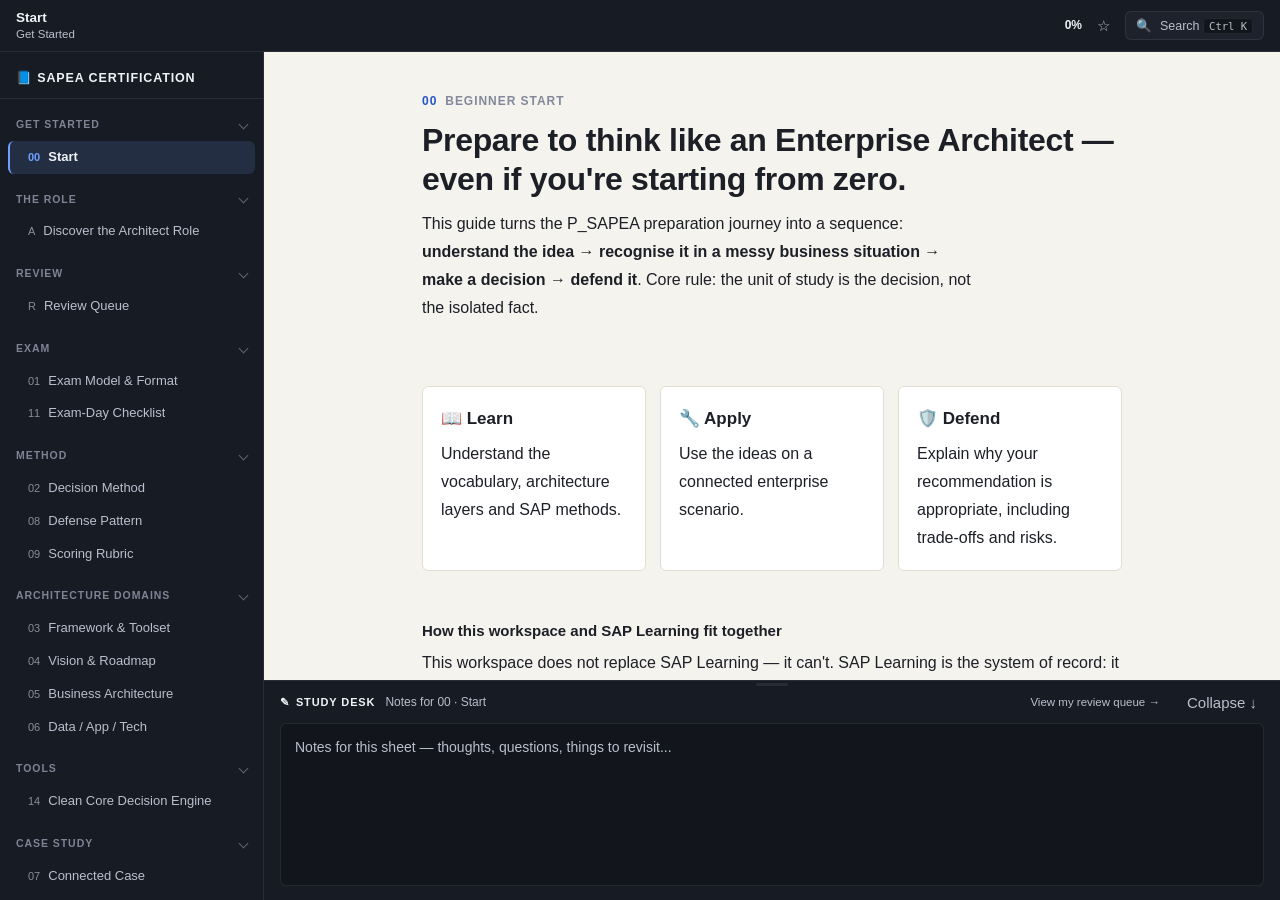
==== index.html @ 8abf3778 "Mine three uploaded study documents, reject the exam-mechanics claim Reviewed three AI-generated stu" ====
<!DOCTYPE html>
<html lang="en">
<head>
    <meta charset="UTF-8">
    <meta name="viewport" content="width=device-width, initial-scale=1.0">
    <title>SAP EA Certification Workspace</title>
    <meta name="description" content="A certification workspace for the SAP Certified Professional - Enterprise Architect (P_SAPEA) exam: study content, decision method, practice scenarios and notes in one place.">
    <meta name="theme-color" content="#12151c">
    <link rel="canonical" href="https://myintp.github.io/SAPEACertification/">
    <meta property="og:type" content="website">
    <meta property="og:url" content="https://myintp.github.io/SAPEACertification/">
    <meta property="og:title" content="SAP EA Certification Workspace">
    <meta property="og:description" content="A certification workspace for the SAP P_SAPEA exam: study content, decision method, practice scenarios and notes in one place.">
    <link rel="icon" href="data:image/svg+xml,%3Csvg xmlns='http://www.w3.org/2000/svg' viewBox='0 0 100 100'%3E%3Crect width='100' height='100' rx='18' fill='%232454c9'/%3E%3Ctext x='50' y='68' font-size='58' font-family='Arial, sans-serif' font-weight='bold' fill='white' text-anchor='middle'%3EEA%3C/text%3E%3C/svg%3E">
    <link rel="stylesheet" href="styles.css">
</head>
<body>
<div id="appShell">

    <!-- ================= CONTEXT BAR ================= -->
    <header id="contextBar">
        <button id="navDrawerToggle" class="icon-btn" aria-label="Toggle navigation" aria-expanded="false" aria-controls="sidebarNav">☰</button>
        <div class="context-crumb">
            <span class="context-crumb__title" id="ctxTitle">Start</span>
            <span class="context-crumb__path" id="ctxPath">Get Started</span>
        </div>
        <div class="context-bar__spacer"></div>
        <div class="context-bar__actions">
            <span class="context-progress" title="Checklist progress (Sheet 12)">
                <span class="context-progress__value" id="ctxProgressValue">0%</span>
            </span>
            <button id="bookmarkToggle" class="icon-btn" aria-pressed="false" aria-label="Bookmark this sheet" title="Bookmark this sheet">☆</button>
            <button id="searchTrigger" class="search-trigger" aria-haspopup="dialog" aria-controls="searchDialog" aria-label="Search the certification workspace">
                🔍 <span class="search-trigger__text">Search <kbd>Ctrl K</kbd></span>
            </button>
        </div>
        <div id="readingProgress" aria-hidden="true"></div>
    </header>

    <!-- ================= SIDEBAR NAVIGATION ================= -->
    <nav id="sidebarNav" aria-label="Certification map">
        <div class="sidebar-brand">📘 SAPEA Certification</div>
        <div class="nav-groups">

            <details class="nav-group" open data-group-id="get-started">
                <summary>Get Started</summary>
                <ul>
                    <li><a class="nav-item" href="#sheet-00"><span class="nav-item__code">00</span><span class="nav-item__label">Start</span><span class="nav-item__note-dot" aria-hidden="true"></span></a></li>
                </ul>
            </details>

            <details class="nav-group" open data-group-id="the-role">
                <summary>The Role</summary>
                <ul>
                    <li><a class="nav-item" href="#sheet-role"><span class="nav-item__code">A</span><span class="nav-item__label">Discover the Architect Role</span><span class="nav-item__note-dot" aria-hidden="true"></span></a></li>
                </ul>
            </details>

            <details class="nav-group" open data-group-id="review">
                <summary>Review</summary>
                <ul>
                    <li><a class="nav-item" href="#sheet-review"><span class="nav-item__code">R</span><span class="nav-item__label">Review Queue</span><span class="nav-item__note-dot" aria-hidden="true"></span></a></li>
                </ul>
            </details>

            <details class="nav-group" open data-group-id="exam">
                <summary>Exam</summary>
                <ul>
                    <li><a class="nav-item" href="#sheet-01"><span class="nav-item__code">01</span><span class="nav-item__label">Exam Model &amp; Format</span><span class="nav-item__note-dot" aria-hidden="true"></span></a></li>
                    <li><a class="nav-item" href="#sheet-11"><span class="nav-item__code">11</span><span class="nav-item__label">Exam-Day Checklist</span><span class="nav-item__note-dot" aria-hidden="true"></span></a></li>
                </ul>
            </details>

            <details class="nav-group" open data-group-id="method">
                <summary>Method</summary>
                <ul>
                    <li><a class="nav-item" href="#sheet-02"><span class="nav-item__code">02</span><span class="nav-item__label">Decision Method</span><span class="nav-item__note-dot" aria-hidden="true"></span></a></li>
                    <li><a class="nav-item" href="#sheet-08"><span class="nav-item__code">08</span><span class="nav-item__label">Defense Pattern</span><span class="nav-item__note-dot" aria-hidden="true"></span></a></li>
                    <li><a class="nav-item" href="#sheet-09"><span class="nav-item__code">09</span><span class="nav-item__label">Scoring Rubric</span><span class="nav-item__note-dot" aria-hidden="true"></span></a></li>
                </ul>
            </details>

            <details class="nav-group" open data-group-id="architecture">
                <summary>Architecture Domains</summary>
                <ul>
                    <li><a class="nav-item" href="#sheet-03"><span class="nav-item__code">03</span><span class="nav-item__label">Framework &amp; Toolset</span><span class="nav-item__note-dot" aria-hidden="true"></span></a></li>
                    <li><a class="nav-item" href="#sheet-04"><span class="nav-item__code">04</span><span class="nav-item__label">Vision &amp; Roadmap</span><span class="nav-item__note-dot" aria-hidden="true"></span></a></li>
                    <li><a class="nav-item" href="#sheet-05"><span class="nav-item__code">05</span><span class="nav-item__label">Business Architecture</span><span class="nav-item__note-dot" aria-hidden="true"></span></a></li>
                    <li><a class="nav-item" href="#sheet-06"><span class="nav-item__code">06</span><span class="nav-item__label">Data / App / Tech</span><span class="nav-item__note-dot" aria-hidden="true"></span></a></li>
                </ul>
            </details>

            <details class="nav-group" open data-group-id="tools">
                <summary>Tools</summary>
                <ul>
                    <li><a class="nav-item" href="#sheet-clean-core-tool"><span class="nav-item__code">14</span><span class="nav-item__label">Clean Core Decision Engine</span><span class="nav-item__note-dot" aria-hidden="true"></span></a></li>
                </ul>
            </details>

            <details class="nav-group" open data-group-id="case-study">
                <summary>Case Study</summary>
                <ul>
                    <li><a class="nav-item" href="#sheet-07"><span class="nav-item__code">07</span><span class="nav-item__label">Connected Case</span><span class="nav-item__note-dot" aria-hidden="true"></span></a></li>
                    <li><a class="nav-item" href="#sheet-wanderlust"><span class="nav-item__code">15</span><span class="nav-item__label">Wanderlust Case Hub</span><span class="nav-item__note-dot" aria-hidden="true"></span></a></li>
                </ul>
            </details>

            <details class="nav-group" open data-group-id="practice">
                <summary>Practice</summary>
                <ul>
                    <li><a class="nav-item" href="#sheet-practice"><span class="nav-item__code">Q</span><span class="nav-item__label">Scenario Quizzes &amp; Cases</span><span class="nav-item__note-dot" aria-hidden="true"></span></a></li>
                </ul>
            </details>

            <details class="nav-group" open data-group-id="reference">
                <summary>Reference</summary>
                <ul>
                    <li><a class="nav-item" href="#sheet-10"><span class="nav-item__code">10</span><span class="nav-item__label">Official Resources</span><span class="nav-item__note-dot" aria-hidden="true"></span></a></li>
                    <li><a class="nav-item" href="#sheet-companions"><span class="nav-item__code">C</span><span class="nav-item__label">Study Companions</span><span class="nav-item__note-dot" aria-hidden="true"></span></a></li>
                </ul>
            </details>

            <details class="nav-group" open data-group-id="certification">
                <summary>Certification</summary>
                <ul>
                    <li><a class="nav-item" href="#sheet-cert"><span class="nav-item__code">13</span><span class="nav-item__label">Certification Track</span><span class="nav-item__note-dot" aria-hidden="true"></span></a></li>
                </ul>
            </details>

            <details class="nav-group" open data-group-id="tracker">
                <summary>Progress</summary>
                <ul>
                    <li><a class="nav-item" href="#sheet-12"><span class="nav-item__code">12</span><span class="nav-item__label">Tracker</span><span class="nav-item__note-dot" aria-hidden="true"></span></a></li>
                </ul>
            </details>

        </div>
        <div class="sidebar-footer">
            <a href="https://github.com/MyintP/SAPEACertification" target="_blank" rel="noopener">GitHub</a>
            &nbsp;·&nbsp;
            <a href="https://learning.sap.com/get-certified" target="_blank" rel="noopener">SAP Learning</a>
        </div>
    </nav>

    <div id="navBackdrop"></div>

    <!-- ================= WORKSPACE ================= -->
    <div id="workspace">
        <main id="contentCanvas">

            <!-- SHEET 00 -->
            <article class="sheet" id="sheet-00" data-title="Start" data-group="Get Started" data-code="00">
                <div class="sheet-inner">
                    <div class="sheet-header">
                        <div class="sheet-kicker"><span class="sheet-kicker__code">00</span><span>Beginner Start</span></div>
                        <h1 class="sheet-title">Prepare to think like an Enterprise Architect — even if you're starting from zero.</h1>
                        <p class="sheet-lede">This guide turns the P_SAPEA preparation journey into a sequence: <strong>understand the idea → recognise it in a messy business situation → make a decision → defend it</strong>. Core rule: the unit of study is the decision, not the isolated fact.</p>
                    </div>

                    <div class="card-grid">
                        <div class="info-card">
                            <h3>📖 Learn</h3>
                            <p>Understand the vocabulary, architecture layers and SAP methods.</p>
                        </div>
                        <div class="info-card">
                            <h3>🔧 Apply</h3>
                            <p>Use the ideas on a connected enterprise scenario.</p>
                        </div>
                        <div class="info-card">
                            <h3>🛡️ Defend</h3>
                            <p>Explain why your recommendation is appropriate, including trade-offs and risks.</p>
                        </div>
                    </div>

                    <h4>How this workspace and SAP Learning fit together</h4>
                    <p>This workspace does not replace SAP Learning — it can't. SAP Learning is the system of record: it hosts the official courses, issues the certification, and is where the exam is actually booked and sat. Nothing here duplicates that.</p>
                    <div class="table-scroll">
                        <table class="table-standard">
                            <thead>
                                <tr><th>SAP Learning does</th><th>This site does</th></tr>
                            </thead>
                            <tbody>
                                <tr><td>Official courses, the Learning Journey, exam registration and delivery, the current Scenario-Based Assessment FAQ.</td><td>The synthesis layer SAP Learning doesn't: one page per domain explaining the "so what," a scored quiz bank, decide-then-defend case practice, and a single tracker across all of it.</td></tr>
                            </tbody>
                        </table>
                    </div>
                    <p class="sheet-footnote">Practically: read a sheet here first for the shape of the domain, do the linked <a href="#sheet-10">official resource</a> for the primary-source depth, then come back and prove it stuck in <a href="#sheet-practice">Practice</a>. Book and sit the exam on SAP Learning — always check the live <a href="https://learning.sap.com/certifications/sap-certified-professional-sap-enterprise-architect" target="_blank" rel="noopener">P_SAPEA certification page</a> before relying on anything here for exam mechanics.</p>

                    <h4>How to use this workspace</h4>
                    <ul>
                        <li>Start with <a href="#sheet-role">Discover the Enterprise Architect Role</a> to orient to the job itself before the platform mechanics.</li>
                        <li>Read the beginner sections in order using the left-hand map.</li>
                        <li>Do the connected case without looking at the model answer.</li>
                        <li>Score yourself using the rubric.</li>
                        <li>Repeat until you can explain the reasoning clearly and efficiently.</li>
                        <li>Use <a href="#sheet-practice">Practice</a> to check domain knowledge as you go, and the Study Desk below to keep notes per sheet.</li>
                    </ul>
                </div>
            </article>

            <!-- SHEET: THE ROLE -->
            <article class="sheet" id="sheet-role" data-title="Discover the Enterprise Architect Role" data-group="The Role" data-code="A">
                <div class="sheet-inner">
                    <div class="sheet-header">
                        <div class="sheet-kicker"><span class="sheet-kicker__code">A</span><span>The Role</span></div>
                        <h1 class="sheet-title">What an Enterprise Architect actually does</h1>
                        <p class="sheet-lede">Orient to the job before the platform mechanics. One sentence frames almost everything that follows: <strong>business and IT speak different languages and make decisions independently — an Enterprise Architect exists to force alignment between them.</strong></p>
                    </div>

                    <h2>Enterprise Architect vs. Technical Architect</h2>
                    <p>The two roles get conflated constantly — including on the exam. The distinction that actually matters:</p>
                    <div class="table-scroll">
                        <table class="table-standard">
                            <thead><tr><th></th><th>Enterprise Architect</th><th>Technical Architect</th></tr></thead>
                            <tbody>
                                <tr><td>Level</td><td>Strategic — aligns IT strategy with business transformation goals</td><td>Implementation — the technical details of delivery</td></tr>
                                <tr><td>Scope</td><td>Cross-org, cross-cloud, cross-platform</td><td>One system, one project, one domain</td></tr>
                                <tr><td>In tech-heavy orgs</td><td>Can take on more technical responsibility — the boundary blurs</td><td>Does not take on EA's strategic or governance responsibilities</td></tr>
                            </tbody>
                        </table>
                    </div>
                    <div class="pattern pattern--important">
                        <span class="pattern__label">Trap</span>
                        <p>The exam tests this distinction directly: end-to-end IT governance and driving corporate vision belong to EA, never to a technical architect — no matter how senior.</p>
                    </div>

                    <h2>The traits that actually create business value</h2>
                    <ul>
                        <li><strong>Tech-savvy</strong> — advocates for approaches like cloud-native and DevOps to improve efficiency, without chasing technology for its own sake.</li>
                        <li><strong>Data-driven</strong> — decisions are based on data and evidence, not intuition or seniority.</li>
                        <li><strong>Agile mindset</strong> — balances fast development cycles with the compliance and security the business actually needs.</li>
                        <li><strong>Large scope</strong> — makes decentralised and centralised architectures work together, rather than picking one dogmatically.</li>
                        <li><strong>Evangelistic</strong> — champions and drives change; resisting change to protect stability is the opposite of this trait.</li>
                    </ul>

                    <h2>T-shaped and I-shaped, at the same time</h2>
                    <p><strong>T-shaped</strong> — broad enough to connect every business domain and hold a conversation with anyone from finance to infrastructure. <strong>I-shaped</strong> — deep enough in at least one area to lead a focused project without needing a translator. An EA needs both: broad enough for cross-domain alignment, deep enough to stay credible on at least one thing.</p>

                    <h2>The three C-suite perspectives EA must serve</h2>
                    <div class="table-scroll">
                        <table class="table-standard">
                            <thead><tr><th>Executive</th><th>Their focus</th><th>What EA delivers for them</th></tr></thead>
                            <tbody>
                                <tr><td>CEO</td><td>Evolving the business, adopting innovation</td><td>Business transformation, M&amp;A support, capability gap closure</td></tr>
                                <tr><td>CFO</td><td>Reducing complexity, optimising cost</td><td>Landscape rationalisation, TCO reduction, public cloud strategy</td></tr>
                                <tr><td>CIO</td><td>Managing complexity, enabling the future state</td><td>Simplification, clean architecture, landscape consolidation</td></tr>
                            </tbody>
                        </table>
                    </div>
                    <p>Every architecture decision worth defending should be traceable back to at least one of these three. If it isn't, ask why it's being made at all.</p>

                    <h2>Influence without authority</h2>
                    <p>An Enterprise Architect rarely has the authority to make a business unit do anything. The job runs on stakeholder mapping, credibility built through reasoning rather than job title, and artifacts like an Architecture Point of View that make a recommendation stick without a mandate. See <a href="#sheet-04">04 Vision &amp; Roadmap</a> for the Stakeholder Map artifact this depends on.</p>

                    <p class="sheet-footnote">This sheet's role-vs-technical-architect distinction, EA traits, and T/I-shaped framing are drawn from and cross-checked against SAP's own "Discovering SAP Enterprise Architecture" assessment content — read the full <a href="docs.html?file=quiz/discovering-sap-ea-assessment.md" target="_blank" rel="noopener">30-question assessment with explanations →</a> (not yet wired in as a live scored quiz — several of its questions are multiple-answer, which needs different scoring logic than the single-answer quizzes in <a href="#sheet-practice">Practice</a>). The C-suite table is this repository's own synthesis.</p>
                </div>
            </article>

            <!-- SHEET: REVIEW -->
            <article class="sheet" id="sheet-review" data-title="Review" data-group="Study" data-code="R">
                <div class="sheet-inner">
                    <div class="sheet-header">
                        <div class="sheet-kicker"><span class="sheet-kicker__code">R</span><span>Study</span></div>
                        <h1 class="sheet-title">Review</h1>
                        <p class="sheet-lede">Your study queue — what you've bookmarked, where you've left notes, and where to pick practice back up.</p>
                    </div>

                    <div class="review-filters" role="group" aria-label="Filter review queue">
                        <button type="button" class="review-filter is-active" data-filter="all" aria-pressed="true">All</button>
                        <button type="button" class="review-filter" data-filter="bookmarked" aria-pressed="false">Bookmarked</button>
                        <button type="button" class="review-filter" data-filter="notes" aria-pressed="false">Has Notes</button>
                        <button type="button" class="review-filter" data-filter="practice" aria-pressed="false">Practice</button>
                    </div>

                    <div id="reviewHubContent"></div>
                </div>
            </article>

            <!-- SHEET 01 -->
            <article class="sheet" id="sheet-01" data-title="Exam Model &amp; Format" data-group="Exam" data-code="01">
                <div class="sheet-inner">
                    <div class="sheet-header">
                        <div class="sheet-kicker"><span class="sheet-kicker__code">01</span><span>Current Exam Model</span></div>
                        <h1 class="sheet-title">What changed?</h1>
                    </div>

                    <p>Since 2026, SAP has been moving its certification portfolio from multiple-choice recognition tests toward performance-based practical assessments. SAP describes two broad practical formats: <strong>System-Based Assessment</strong> (execute and validate tasks in a live system) and <strong>Scenario-Based Assessment</strong> (reason through a connected business situation). P_SAPEA uses the Scenario-Based Assessment format — typically completed either through an AI-guided roleplay interview or by recording a video for human review.</p>

                    <div class="pattern pattern--important">
                        <span class="pattern__label">Important</span>
                        <p><strong>Do not hard-code exam mechanics.</strong> Question counts, timing, and pass marks for the <em>legacy</em> multiple-choice version of this exam (40 questions, 3 hours, 80% pass mark, Wanderlust case study) do not reliably describe the current Scenario-Based Assessment. The exact structure, duration, attempt limits and scoring method are shown on the official P_SAPEA certification page and the <a href="https://learning.sap.com/helpcenter/certification-support/scenario-based-assessment-faqs" target="_blank" rel="noopener">Scenario-Based Assessment FAQ</a>. Check both immediately before your exam.</p>
                    </div>

                    <h2>Old habit vs. better habit</h2>
                    <div class="table-scroll">
                        <table class="table-standard">
                            <thead>
                                <tr><th>Old study habit</th><th>Better habit now</th></tr>
                            </thead>
                            <tbody>
                                <tr><td>Memorise answer keys</td><td>Learn how to reason from objectives and constraints</td></tr>
                                <tr><td>Study isolated definitions</td><td>Connect concepts across business, application, data and technology</td></tr>
                                <tr><td>Optimise for one "correct" design</td><td>Explain a defensible design and its trade-offs</td></tr>
                                <tr><td>Ignore the clock</td><td>Practise concise, structured responses out loud — the scenario format rewards articulate reasoning, not just a written answer</td></tr>
                            </tbody>
                        </table>
                    </div>
                </div>
            </article>

            <!-- SHEET 02 -->
            <article class="sheet" id="sheet-02" data-title="Decision Method" data-group="Method" data-code="02">
                <div class="sheet-inner">
                    <div class="sheet-header">
                        <div class="sheet-kicker"><span class="sheet-kicker__code">02</span><span>Decision Method</span></div>
                        <h1 class="sheet-title">KNOW → RECOGNIZE → DECIDE → DEFEND</h1>
                        <p class="sheet-lede">Use the same mental loop for every topic.</p>
                    </div>

                    <div class="card-grid card-grid--narrow breakout">
                        <div class="info-card info-card--flat">
                            <h4>❓ What is it?</h4>
                            <p>Learn the concept, artifact, method or architecture layer.</p>
                        </div>
                        <div class="info-card info-card--flat">
                            <h4>🔍 When does it matter?</h4>
                            <p>Spot the signal in a scenario: duplication, risk, strategic change, integration complexity, regulatory constraint, and so on.</p>
                        </div>
                        <div class="info-card info-card--flat">
                            <h4>⚡ What would you do?</h4>
                            <p>Select an approach that fits the business objective, constraints, maturity and target state.</p>
                        </div>
                        <div class="info-card info-card--flat">
                            <h4>💡 Why this choice?</h4>
                            <p>Explain rationale, alternatives, trade-offs, risks, sequencing and validation.</p>
                        </div>
                    </div>

                    <div class="pattern pattern--example">
                        <span class="pattern__label">Example</span>
                        <p>"Given [objective] and [constraints], I recommend [decision] because [reason]. The main trade-off is [trade-off]. I would manage the risk by [mitigation] and validate it through [evidence]."</p>
                    </div>
                </div>
            </article>

            <!-- SHEET 03 -->
            <article class="sheet" id="sheet-03" data-title="Framework &amp; Toolset" data-group="Architecture Domains" data-code="03">
                <div class="sheet-inner">
                    <div class="sheet-header">
                        <div class="sheet-kicker"><span class="sheet-kicker__code">03</span><span>Skill Area 1</span></div>
                        <h1 class="sheet-title">Enterprise Architecture Framework &amp; Toolset</h1>
                        <p class="sheet-lede">Think of the framework as a way to move from business intent to a coherent, governable architecture and roadmap.</p>
                    </div>

                    <div class="flow-diagram breakout">
                        Vision → Requirements &amp; Decisions → Business → Application / Data / Technology → Opportunities &amp; Solutions → Roadmap
                    </div>

                    <ul>
                        <li><strong>Business strategy</strong> must translate into explicit architecture requirements.</li>
                        <li><strong>Architecture artifacts</strong> are communication and decision tools, not decoration.</li>
                        <li><strong>SAP reference architecture</strong> content helps connect business needs to SAP solution possibilities.</li>
                        <li><strong>SAP LeanIX and SAP Signavio</strong> can support different parts of the architecture and process picture.</li>
                        <li>Always ask: <em>who needs this artifact, what decision does it support, and what evidence feeds it?</em></li>
                    </ul>

                    <div class="pattern pattern--tip">
                        <span class="pattern__label">Six Principles</span>
                        <p>Every scenario answer should hold up against six guard rails — most importantly Principle 1: map the business capability before naming a product. Full table with applied examples in the deep-dive below.</p>
                    </div>

                    <p class="sheet-footnote"><a href="docs.html?file=domains/01-framework-toolset.md" target="_blank" rel="noopener">Full domain deep-dive →</a> · <a href="#sheet-practice">Test yourself: Domain 1 quiz →</a></p>
                </div>
            </article>

            <!-- SHEET 04 -->
            <article class="sheet" id="sheet-04" data-title="Vision &amp; Roadmap" data-group="Architecture Domains" data-code="04">
                <div class="sheet-inner">
                    <div class="sheet-header">
                        <div class="sheet-kicker"><span class="sheet-kicker__code">04</span><span>Skill Area 2</span></div>
                        <h1 class="sheet-title">Architecture Vision &amp; Roadmap</h1>
                        <p class="sheet-lede">The architect's job is not simply to draw a target state. The job is to create a credible path from the current situation to a better business outcome.</p>
                    </div>

                    <div class="card-grid card-grid--2col breakout">
                        <div class="info-card info-card--flat">
                            <h4>Vision</h4>
                            <ul style="font-size: 14px; padding-left: 20px; margin-bottom: 0;">
                                <li>Business objectives</li>
                                <li>Stakeholders</li>
                                <li>Current-state pain</li>
                                <li>Target capabilities</li>
                                <li>Scope and constraints</li>
                                <li>Success measures</li>
                            </ul>
                        </div>
                        <div class="info-card info-card--flat">
                            <h4>Roadmap</h4>
                            <ul style="font-size: 14px; padding-left: 20px; margin-bottom: 0;">
                                <li>Prioritised initiatives</li>
                                <li>Dependencies</li>
                                <li>Sequencing</li>
                                <li>Value and risk</li>
                                <li>Transition states</li>
                                <li>Governance and decision points</li>
                            </ul>
                        </div>
                    </div>

                    <div class="pattern pattern--tip">
                        <span class="pattern__label">Exam Tip</span>
                        <p>When the scenario gives you many problems, do not solve them all at once. Establish the strategic objective, identify dependencies, then sequence the work.</p>
                    </div>
                    <p class="sheet-footnote"><a href="docs.html?file=domains/02-vision-roadmap.md" target="_blank" rel="noopener">Full domain deep-dive →</a> · <a href="#sheet-practice">Test yourself: Domain 2 quiz →</a></p>
                </div>
            </article>

            <!-- SHEET 05 -->
            <article class="sheet" id="sheet-05" data-title="Business Architecture" data-group="Architecture Domains" data-code="05">
                <div class="sheet-inner">
                    <div class="sheet-header">
                        <div class="sheet-kicker"><span class="sheet-kicker__code">05</span><span>Skill Area 3</span></div>
                        <h1 class="sheet-title">Business Architecture</h1>
                        <p class="sheet-lede"><strong>Start with what the business needs to be able to do before jumping to software.</strong></p>
                    </div>

                    <div class="pattern pattern--definition">
                        <span class="pattern__label">Definition</span>
                        <h4>Capability</h4>
                        <p>What the business is able to do, independent of the detailed process used to do it.</p>
                        <p class="trap-text">⚠️ Trap: confusing a capability with a process or application.</p>
                    </div>

                    <div class="pattern pattern--definition">
                        <span class="pattern__label">Definition</span>
                        <h4>Process</h4>
                        <p>How work flows from one activity to another to create an outcome.</p>
                        <p class="trap-text">⚠️ Trap: optimising a process without checking whether it supports the strategic objective.</p>
                    </div>

                    <h4>When reading a case, ask:</h4>
                    <ul>
                        <li>What business outcome is changing?</li>
                        <li>Which capabilities must improve or appear?</li>
                        <li>Which processes are creating the problem?</li>
                        <li>Which stakeholders own the outcome?</li>
                        <li>What evidence would prove the architecture is working?</li>
                    </ul>
                    <p class="sheet-footnote"><a href="docs.html?file=domains/03-business-architecture.md" target="_blank" rel="noopener">Full domain deep-dive →</a> · <a href="#sheet-practice">Test yourself: Domain 3 quiz →</a></p>
                </div>
            </article>

            <!-- SHEET 06 -->
            <article class="sheet" id="sheet-06" data-title="Data / App / Tech" data-group="Architecture Domains" data-code="06">
                <div class="sheet-inner">
                    <div class="sheet-header">
                        <div class="sheet-kicker"><span class="sheet-kicker__code">06</span><span>Skill Area 4</span></div>
                        <h1 class="sheet-title">Data, Application &amp; Technology Architecture</h1>
                    </div>

                    <div class="card-grid card-grid--wide breakout">
                        <div class="info-card info-card--flat">
                            <h4>📊 What information?</h4>
                            <p>Ownership, quality, lifecycle, privacy, residency, integration and access.</p>
                        </div>
                        <div class="info-card info-card--flat">
                            <h4>⚙️ What capabilities are supported?</h4>
                            <p>Application responsibilities, boundaries, interfaces, duplication and fit with business capabilities.</p>
                        </div>
                        <div class="info-card info-card--flat">
                            <h4>🖥️ What enables it?</h4>
                            <p>Platforms, infrastructure, security, connectivity, operations and non-functional requirements.</p>
                        </div>
                    </div>

                    <div class="pattern pattern--definition">
                        <span class="pattern__label">Definition</span>
                        <h4>Clean Core</h4>
                        <p>Use the core product as intended and avoid unnecessary modifications that make upgrades and lifecycle management harder. Where appropriate, extensions can be designed outside or alongside the core using SAP's supported extensibility approaches.</p>
                    </div>

                    <div class="pattern pattern--definition">
                        <span class="pattern__label">Definition</span>
                        <h4>Public vs private cloud</h4>
                        <p>Do not memorise "public is good" or "private is good." Evaluate standardisation, fit-to-standard expectations, required flexibility, operational model, integration, lifecycle and business constraints.</p>
                    </div>

                    <h4>Integration &amp; regulatory thinking</h4>
                    <ul>
                        <li>Identify the business event or data exchange first.</li>
                        <li>Then decide the integration responsibility and pattern.</li>
                        <li>Check security, privacy, residency and regulatory constraints.</li>
                        <li>Prefer the simplest sustainable architecture that meets the requirement.</li>
                    </ul>
                    <p class="sheet-footnote"><a href="docs.html?file=domains/04-data-app-tech.md" target="_blank" rel="noopener">Full domain deep-dive →</a> · <a href="#sheet-practice">Test yourself: Domain 4 quiz →</a></p>
                </div>
            </article>

            <!-- SHEET: CLEAN CORE DECISION ENGINE -->
            <article class="sheet" id="sheet-clean-core-tool" data-title="Clean Core Decision Engine" data-group="Tools" data-code="14">
                <div class="sheet-inner">
                    <div class="sheet-header">
                        <div class="sheet-kicker"><span class="sheet-kicker__code">14</span><span>Interactive Tool</span></div>
                        <h1 class="sheet-title">Clean Core Decision Engine</h1>
                        <p class="sheet-lede">Pick the scenario that matches what you're trying to build, and see which extensibility path — and which Clean Core outcome — it leads to.</p>
                    </div>

                    <p>Every SAP S/4HANA extension question on the exam reduces to the same three-way fork. Choose the case that fits:</p>

                    <div class="decision-engine">
                        <div class="card-grid card-grid--narrow">
                            <button type="button" class="decision-card" data-outcome="embedded-abap">
                                <h4>⚙️ Close to the core</h4>
                                <p>Logic needs to run right next to S/4HANA data for a data-intensive ABAP operation.</p>
                            </button>
                            <button type="button" class="decision-card" data-outcome="side-by-side">
                                <h4>🧩 Decoupled &amp; BTP-native</h4>
                                <p>Logic is decoupled, non-ABAP, leans on BTP services (Workflow, AI, Integration), or needs a custom SAP UI5 interface.</p>
                            </button>
                            <button type="button" class="decision-card" data-outcome="table-modification">
                                <h4>🛠️ Modify a standard table</h4>
                                <p>The plan is to directly change a standard SAP database table.</p>
                            </button>
                        </div>

                        <div class="decision-result" hidden></div>
                    </div>

                    <p class="sheet-footnote">Background: <a href="#sheet-06">06 Data / App / Tech</a> covers the Clean Core extension types in full · <a href="docs.html?file=domains/04-data-app-tech.md" target="_blank" rel="noopener">full deep-dive →</a></p>
                </div>
            </article>

            <!-- SHEET 07 -->
            <article class="sheet" id="sheet-07" data-title="Connected Case" data-group="Case Study" data-code="07">
                <div class="sheet-inner">
                    <div class="sheet-header">
                        <div class="sheet-kicker"><span class="sheet-kicker__code">07</span><span>Connected Case</span></div>
                        <h1 class="sheet-title">The Wanderlust-style case</h1>
                        <p class="sheet-lede">Use this fictional case to practise the same reasoning pattern without relying on memorised questions. It is inspired by SAP's classic case-study format, not a reproduction of any current exam content.</p>
                    </div>

                    <div class="pattern pattern--scenario">
                        <span class="pattern__label">Scenario</span>
                        <p>A global manufacturer wants to enter a fast-growing electric-vehicle market. Its business units operate independently, several ERP systems have evolved separately, customer data is duplicated, and leadership wants faster product launches without losing local regulatory control.</p>
                        <p>The CIO asks for an architecture recommendation and a realistic transformation roadmap.</p>
                    </div>

                    <h4>Six linked decisions</h4>
                    <ul>
                        <li><strong>Objective:</strong> What is the primary business outcome?</li>
                        <li><strong>Constraints:</strong> Which business, technology, regulatory and organisational constraints matter most?</li>
                        <li><strong>Business:</strong> Which capabilities and processes must change?</li>
                        <li><strong>Architecture:</strong> What target-state principles and boundaries would you propose?</li>
                        <li><strong>Roadmap:</strong> What should happen first, and why?</li>
                        <li><strong>Governance:</strong> What decisions, stakeholders and measures keep the transformation on track?</li>
                    </ul>

                    <h4>Push your reasoning further</h4>
                    <p>Before you write anything down, be ready to defend your call against these — this is the kind of pointed follow-up a review board or an AI-guided roleplay will actually ask:</p>
                    <ul>
                        <li>The CIO wants one global ERP for speed; regional leaders want to keep local systems for regulatory control. Which one gives, and what do you tell the side that loses?</li>
                        <li>Customer data is duplicated across the separate ERPs today — does unifying it require a single system, or can duplication be resolved a different way?</li>
                        <li>"Faster product launches" and "no loss of local regulatory control" can pull in opposite directions. Where exactly is that tension, and what's your first sequencing move to relieve it?</li>
                        <li>Six months after you present this roadmap, what's the one metric that would tell the CIO it's working — and what would tell them to stop and reconsider?</li>
                    </ul>

                    <div class="pattern pattern--important">
                        <span class="pattern__label">Important</span>
                        <p>📌 Do the case before reading examples. Your first objective is not to find a perfect architecture. It is to demonstrate coherent reasoning.</p>
                    </div>
                    <p class="sheet-footnote">More practice cases with model answers: <a href="#sheet-practice">Practice → Full Practice Cases</a></p>
                </div>
            </article>

            <!-- SHEET: WANDERLUST CASE HUB -->
            <article class="sheet" id="sheet-wanderlust" data-title="Wanderlust Case Hub" data-group="Case Study" data-code="15">
                <div class="sheet-inner">
                    <div class="sheet-header">
                        <div class="sheet-kicker"><span class="sheet-kicker__code">15</span><span>Case Study</span></div>
                        <h1 class="sheet-title">Wanderlust GmbH case hub</h1>
                        <p class="sheet-lede">SAP's own reference case study for the P_SAPEA exam, organised into the three things you actually need to hold in your head at once: the situation, who the stakeholders are, and where the architecture is heading.</p>
                    </div>

                    <div class="pattern pattern--important">
                        <span class="pattern__label">Important</span>
                        <p>📌 Wanderlust GmbH is a real, publicly-published SAP case study — not a fictional company invented for this workspace. Read the source directly at <a href="https://learning.sap.com/enterprise-architect" target="_blank" rel="noopener">learning.sap.com/enterprise-architect</a> before the exam. It is unconfirmed whether the current 2026 Scenario-Based Assessment still references Wanderlust by name — see <a href="#sheet-01">01 Exam Model &amp; Format</a>. Treat this hub as a structured summary to study from, not a substitute for reading the original.</p>
                    </div>

                    <div class="tab-group">
                        <div class="tab-nav" role="tablist">
                            <button type="button" class="tab-btn is-active" data-tab="situation" role="tab">The Situation</button>
                            <button type="button" class="tab-btn" data-tab="stakeholders" role="tab">Stakeholder Blueprint</button>
                            <button type="button" class="tab-btn" data-tab="architecture" role="tab">Target Architecture</button>
                            <button type="button" class="tab-btn" data-tab="decisions" role="tab">Six Decisions</button>
                            <button type="button" class="tab-btn" data-tab="defend" role="tab">Defend It Live</button>
                        </div>

                        <div class="tab-panel" data-tab-panel="situation">
                            <p>Wanderlust GmbH is a German-headquartered manufacturer of conventional fuel-driven cars, with manufacturing facilities and sales operations globally. It's renowned for best-in-class engineering — less so for aftermarket customer service — and has had limited success so far expanding into electric vehicles.</p>
                            <ul>
                                <li>Expanding into EVs via the <strong>"Smart Battery" initiative</strong> — value proposition, cost structure, revenue streams, partners and channels are all still being worked out with stakeholders.</li>
                                <li>Legacy landscape: <strong>three separate SAP ECC instances</strong>, one per continent, evolved independently.</li>
                                <li>The EA practice is at a <strong>"nascent" maturity level</strong> — no dedicated team, no formalised governance yet.</li>
                            </ul>
                        </div>

                        <div class="tab-panel" data-tab-panel="stakeholders" hidden>
                            <ul>
                                <li><strong>CEO</strong> — focused on evolving the business into new business models, particularly the EV/Smart Battery expansion.</li>
                                <li><strong>CIO</strong> — goals centre on Lead-to-Cash capabilities: marketing analytics, lead management and campaign management, especially for the seldom-used legacy marketing application that can't carry the online marketing transformation forward.</li>
                                <li><strong>Top priority: stakeholder involvement.</strong> With EA at nascent maturity and no existing stakeholder map, identifying who the key stakeholders and owners are comes before any tooling or technical decision — see <a href="#sheet-role">Discover the Enterprise Architect Role</a>.</li>
                            </ul>
                        </div>

                        <div class="tab-panel" data-tab-panel="architecture" hidden>
                            <ul>
                                <li>Transition path: legacy ECC → <strong>SAP S/4HANA Cloud</strong> for the digital core, with new capability built on <strong>SAP BTP</strong> — see <a href="#sheet-clean-core-tool">the Clean Core Decision Engine</a> for which extension type fits which requirement.</li>
                                <li><strong>SAP Signavio</strong> maps the business processes (including the Lead-to-Cash variants relevant to Wanderlust's B2C and made-to-order models).</li>
                                <li><strong>SAP LeanIX</strong> documents the IT application portfolio, giving the Business-IT alignment a nascent EA practice needs before it can make credible investment recommendations.</li>
                            </ul>
                        </div>

                        <div class="tab-panel" data-tab-panel="decisions" hidden>
                            <p>Six connected decisions run through the case. Each one constrains the next — this is the "unit of study is the decision" principle applied to a single continuous scenario.</p>
                            <ol>
                                <li><strong>EA maturity → Stakeholder Map first.</strong> Nascent maturity, no stakeholder map, no Architecture Board yet. An architecture without identified owners is a drawing, not a plan — see <a href="#sheet-role">Discover the Enterprise Architect Role</a>.</li>
                                <li><strong>Process-to-capability sequence.</strong> Business Process Modeling (BPM) and the Business Capability Model (BCM) are linked by assigning both to <strong>shared Enterprise Domains</strong>, then ensuring BPM business activities are enabled by BCM business capabilities — never the reverse.</li>
                                <li><strong>Lead-to-Cash capability alignment.</strong> The CIO's online-marketing transformation maps to three named capabilities: <strong>Marketing Campaign Management</strong>, <strong>Lead Management</strong>, and <strong>Marketing Analytics</strong> — capabilities first, SaaS product selection (e.g. a marketing cloud tool) second.</li>
                                <li><strong>Organisation map → Business Roles &amp; Personas.</strong> The CEO wants internal teams and the dealer network activated for the marketing transformation. A generic org chart is too high-level; extending it into specific business roles and personas gives clear ownership boundaries and drives change adoption.</li>
                                <li><strong>Smart Battery alignment via Business Model Canvas.</strong> Value proposition, cost structure, revenue streams, partners and channels were developed in isolation. A <strong>Business Model Canvas</strong> pulls all nine dimensions into one page so they can be reconciled together.</li>
                                <li><strong>Scoping the IBP quick win.</strong> SAP Integrated Business Planning is identified as a fast win for demand/supply planning. Before implementation: a <strong>Fit-Gap Assessment</strong> (what can't be met out-of-the-box), a defined <strong>Solution Context</strong>, and an <strong>Aspirational Solution Concept</strong> — all three baseline the Statement of Architecture Work.</li>
                            </ol>
                        </div>

                        <div class="tab-panel" data-tab-panel="defend" hidden>
                            <p>Practice defending out loud, not just recognising the right answer on paper — that's what the current scenario format actually rewards.</p>

                            <div class="pattern pattern--scenario">
                                <span class="pattern__label">Stakeholder says</span>
                                <p>"We're expanding our EV dealer portal. Buy the CRM license today so developers can start building — why waste time mapping 'business capabilities' first?"</p>
                            </div>
                            <div class="pattern pattern--tip">
                                <span class="pattern__label">Your defense</span>
                                <p>Buying the license first lets the product dictate the business strategy — a Principle 1 violation. Mapping capabilities first defines <em>what</em> Wanderlust must do to support EV dealers; only then can we select the CRM module and size what it needs to integrate with. Skip the sequence and you get redundant applications and expensive rework later.</p>
                            </div>

                            <div class="pattern pattern--scenario">
                                <span class="pattern__label">Developer says</span>
                                <p>"I need logic close to the S/4HANA core. A direct database trigger is faster than a side-by-side BTP extension, and I've documented my code — why block the change?"</p>
                            </div>
                            <div class="pattern pattern--tip">
                                <span class="pattern__label">Your defense</span>
                                <p>Documentation doesn't change the outcome: a direct table trigger breaks the two-way Clean Core guarantee, and the next automated cloud release will break your trigger or the release itself. If the logic genuinely needs to run close to the core, we build it as Developer Extensibility via RAP against released, upgrade-stable APIs — see <a href="#sheet-clean-core-tool">the Clean Core Decision Engine</a>.</p>
                            </div>

                            <div class="pattern pattern--scenario">
                                <span class="pattern__label">Project manager says</span>
                                <p>"We're running agile sprints. The TOGAF ADM is a slow, sequential waterfall — it doesn't fit our timeline."</p>
                            </div>
                            <div class="pattern pattern--tip">
                                <span class="pattern__label">Your defense</span>
                                <p>The ADM is iterative by design — within phases, between phases, and between full cycles, not a single pass. We tailor the depth per area: a competitive differentiator like Smart Battery gets a full deep-dive, while standard supporting processes run at a lighter tailoring level. That gives technical discipline without sacrificing sprint speed.</p>
                            </div>
                        </div>
                    </div>

                    <p class="sheet-footnote">Full prep guide with reading strategy and question patterns: <a href="docs.html?file=quiz/wanderlust-prep.md" target="_blank" rel="noopener">quiz/wanderlust-prep.md →</a></p>
                </div>
            </article>

            <!-- SHEET 08 -->
            <article class="sheet" id="sheet-08" data-title="Defense Pattern" data-group="Method" data-code="08">
                <div class="sheet-inner">
                    <div class="sheet-header">
                        <div class="sheet-kicker"><span class="sheet-kicker__code">08</span><span>Defense Pattern</span></div>
                        <h1 class="sheet-title">The 9-step architecture defense</h1>
                    </div>

                    <div class="card-grid card-grid--wide breakout" style="gap: 12px;">
                        <div class="defense-step"><strong>1. Context</strong><p>"The situation I understand is…"</p></div>
                        <div class="defense-step"><strong>2. Objective</strong><p>"The outcome we need is…"</p></div>
                        <div class="defense-step"><strong>3. Constraints</strong><p>"The constraints that shape the decision are…"</p></div>
                        <div class="defense-step"><strong>4. Recommendation</strong><p>"I would recommend…"</p></div>
                        <div class="defense-step"><strong>5. Architecture rationale</strong><p>"This fits because…"</p></div>
                        <div class="defense-step"><strong>6. Trade-off</strong><p>"The main trade-off is…"</p></div>
                        <div class="defense-step"><strong>7. Risk</strong><p>"The largest risk is…"</p></div>
                        <div class="defense-step"><strong>8. Roadmap</strong><p>"I would sequence the work as…"</p></div>
                        <div class="defense-step"><strong>9. Validation</strong><p>"I would validate the decision through…"</p></div>
                    </div>

                    <div class="pattern pattern--tip">
                        <span class="pattern__label">Tip</span>
                        <p>If you get stuck, return to: <strong>business objective → constraints → decision → rationale → trade-off → next step</strong>.</p>
                    </div>

                    <p>Since the current exam is a spoken/recorded roleplay, practise saying this pattern out loud against the clock — not just writing it down.</p>
                </div>
            </article>

            <!-- SHEET 09 -->
            <article class="sheet" id="sheet-09" data-title="Scoring Rubric" data-group="Method" data-code="09">
                <div class="sheet-inner">
                    <div class="sheet-header">
                        <div class="sheet-kicker"><span class="sheet-kicker__code">09</span><span>Practice &amp; Scoring</span></div>
                        <h1 class="sheet-title">Score the quality of your reasoning</h1>
                        <p class="sheet-lede">Use this 16-point rubric after every connected-case response.</p>
                    </div>

                    <div class="table-scroll breakout">
                        <table class="table-standard" style="font-size: 14px;">
                            <thead>
                                <tr>
                                    <th>Dimension</th>
                                    <th class="center">0</th>
                                    <th class="center">1</th>
                                    <th class="center">2</th>
                                </tr>
                            </thead>
                            <tbody>
                                <tr><td>Business alignment</td><td class="center">Missing</td><td class="center">Partial</td><td class="center">Explicit</td></tr>
                                <tr><td>Constraints</td><td class="center">Missed</td><td class="center">Some identified</td><td class="center">Prioritised</td></tr>
                                <tr><td>Architecture</td><td class="center">Unclear</td><td class="center">Reasonable</td><td class="center">Coherent</td></tr>
                                <tr><td>Artifacts / method</td><td class="center">Absent</td><td class="center">Named</td><td class="center">Applied correctly</td></tr>
                                <tr><td>Trade-offs</td><td class="center">None</td><td class="center">Mentioned</td><td class="center">Defended</td></tr>
                                <tr><td>Roadmap</td><td class="center">Absent</td><td class="center">Generic</td><td class="center">Sequenced</td></tr>
                                <tr><td>Risk</td><td class="center">Absent</td><td class="center">Identified</td><td class="center">Mitigated</td></tr>
                                <tr><td>Communication</td><td class="center">Rambling</td><td class="center">Clear</td><td class="center">Executive-quality</td></tr>
                            </tbody>
                        </table>
                    </div>

                    <div class="card-grid breakout" style="grid-template-columns: repeat(auto-fit, minmax(200px, 1fr));">
                        <div class="score-band score-band--red"><div class="score-band__value">0–7</div><div>Learn the foundations</div></div>
                        <div class="score-band score-band--amber"><div class="score-band__value">8–11</div><div>Apply with guidance</div></div>
                        <div class="score-band score-band--teal"><div class="score-band__value">12–14</div><div>Strong reasoning</div></div>
                        <div class="score-band score-band--green"><div class="score-band__value">15–16</div><div>Excellent defense</div></div>
                    </div>
                </div>
            </article>

            <!-- SHEET 10 -->
            <article class="sheet" id="sheet-10" data-title="Official Resources" data-group="Reference" data-code="10">
                <div class="sheet-inner">
                    <div class="sheet-header">
                        <div class="sheet-kicker"><span class="sheet-kicker__code">10</span><span>Official Resources</span></div>
                        <h1 class="sheet-title">Study from primary sources first</h1>
                    </div>

                    <div class="pattern pattern--important">
                        <span class="pattern__label">Important</span>
                        <p>📌 Rule: if a third-party guide conflicts with SAP's current certification page, <strong>trust SAP's current page</strong> and update this guide.</p>
                    </div>

                    <h2>Primary SAP Sources</h2>
                    <div class="info-card info-card--flat">
                        <ul class="resource-list">
                            <li>📄 <a href="https://learning.sap.com/get-certified" target="_blank" rel="noopener">SAP Learning Certification</a></li>
                            <li>📄 <a href="https://learning.sap.com/helpcenter/certification-support/scenario-based-assessment-faqs" target="_blank" rel="noopener">Scenario-Based Assessment FAQs</a></li>
                            <li>📄 <a href="https://learning.sap.com/helpcenter/certification-support/exam-essentials" target="_blank" rel="noopener">Exam Essentials</a></li>
                            <li>📄 <a href="https://learning.sap.com/learning-journeys/becoming-an-sap-enterprise-architect" target="_blank" rel="noopener">Becoming an SAP Enterprise Architect</a></li>
                            <li>📄 <a href="https://learning.sap.com/courses/intelligent-enterprise-architecture-fundamentals" target="_blank" rel="noopener">Intelligent Enterprise Architecture Fundamentals</a></li>
                        </ul>
                    </div>

                    <h2>Repository Study Materials</h2>
                    <div class="info-card info-card--flat">
                        <ul class="resource-list" style="line-height: 2.2;">
                            <li>📁 <a href="docs.html?file=domains/01-framework-toolset.md" target="_blank" rel="noopener">Domain deep-dives</a> — full notes per skill area, plus <a href="docs.html?file=domains/rba-deep-dive.md" target="_blank" rel="noopener">RBA deep dive</a></li>
                            <li>📁 <a href="docs.html?file=artifacts/artifact-cheatsheet.md" target="_blank" rel="noopener">Artifact cheatsheet</a> and <a href="docs.html?file=artifacts/togaf-to-sap-mapping.md" target="_blank" rel="noopener">TOGAF → SAP mapping</a></li>
                            <li>📁 <a href="docs.html?file=resources/glossary.md" target="_blank" rel="noopener">Glossary</a>, <a href="docs.html?file=resources/exam-traps.md" target="_blank" rel="noopener">exam traps</a> and <a href="docs.html?file=resources/official-diagrams-reference.md" target="_blank" rel="noopener">official diagrams reference</a></li>
                            <li>📁 <a href="docs.html?file=docs/study-plan.md" target="_blank" rel="noopener">6-week study plan</a> and <a href="docs.html?file=docs/exam-overview.md" target="_blank" rel="noopener">exam overview</a></li>
                        </ul>
                    </div>

                    <h2>Primary Source Documents (in this repository)</h2>
                    <div class="info-card info-card--flat">
                        <ul class="resource-list" style="line-height: 2.2;">
                            <li>📄 <a href="SAP_Enterprise_Architecture_Methodology_Guide_Official.pdf">SAP Enterprise Architecture Methodology Guide (Official, 2023)</a> — SAP's own PDF: full methodology, principles, reference architecture content and glossary</li>
                            <li>📄 <a href="SAP_EA_StudyBible_Final.docx">SAP EA Certification Study Bible</a> — 18-part personal exam-prep compilation covering framework fundamentals, RBA, artifacts, use cases and trends</li>
                        </ul>
                        <p class="sheet-footnote">Domain deep-dives, the artifact cheatsheet, glossary and exam traps above have been cross-checked against and extended from these two documents.</p>
                    </div>
                </div>
            </article>

            <!-- SHEET: STUDY COMPANIONS -->
            <article class="sheet" id="sheet-companions" data-title="Study Companions" data-group="Reference" data-code="C">
                <div class="sheet-inner">
                    <div class="sheet-header">
                        <div class="sheet-kicker"><span class="sheet-kicker__code">C</span><span>Reference</span></div>
                        <h1 class="sheet-title">Study Companions</h1>
                        <p class="sheet-lede">Audio and video companions for multi-modal study — listen or watch alongside the text-based material on the other sheets.</p>
                    </div>

                    <h2>Audio Companion</h2>
                    <div class="info-card info-card--flat">
                        <ul class="resource-list">
                            <li>🎧 <a href="podcast/SAP_Enterprise_Architecture_bridges_strategy_and_IT.m4a">SAP Enterprise Architecture: Bridges Strategy and IT</a> — AI-generated audio overview (Google NotebookLM), built from this repository's own source material</li>
                        </ul>
                    </div>

                    <div class="pattern pattern--important">
                        <span class="pattern__label">Important</span>
                        <p>This audio overview is AI-generated. Treat it as a supplementary listen for reinforcing concepts you've already read, not as a primary source — if anything in it surprises you or sounds off, cross-check it against the <a href="#sheet-10">Official Resources</a> before trusting it for the exam.</p>
                    </div>

                    <h2>Video Companion</h2>
                    <div class="info-card info-card--flat">
                        <ul class="resource-list">
                            <li>▶️ <a href="https://www.youtube.com/watch?v=Bbh8glKpmmk" target="_blank" rel="noopener">The Enterprise Architecture with SAP Masterclass</a> — 90-minute virtual masterclass with authors Anup Das, Peter Klee and Johannes Reichel (<em>Enterprise Architecture with SAP</em>), hosted by SAP Community evangelist Paul Kurchina. Covers AI, Clean Core and accelerated S/4HANA transformation in real-world scenarios.</li>
                            <li>📖 <a href="https://www.sap-press.com/enterprise-architecture-with-sap-planning-management-and-transformation_5863/" target="_blank" rel="noopener">Enterprise Architecture with SAP: Planning, Management, and Transformation</a> — the companion book the masterclass above is drawn from (also cited in <code>resources/ea-trends.md</code> and <code>resources/use-cases-reference.md</code>)</li>
                        </ul>
                    </div>

                    <h2>Official Channels</h2>
                    <div class="info-card info-card--flat">
                        <ul class="resource-list">
                            <li>📺 <a href="https://www.youtube.com/sappressofficial" target="_blank" rel="noopener">SAP PRESS</a> — official channel for SAP PRESS books and author interviews</li>
                            <li>📺 <a href="https://www.youtube.com/channel/UC3YCS71NjU1VaDhDDLwfWNA" target="_blank" rel="noopener">EA SAP Community</a> — community activity, sharing and collaboration for SAP enterprise architects</li>
                            <li>📺 <a href="https://www.youtube.com/SAPCommunities" target="_blank" rel="noopener">SAP Community</a> — the broader SAP Community's official channel</li>
                        </ul>
                    </div>

                    <p class="sheet-footnote">Know a good SAP EA video, channel or talk that belongs here? Add it — this sheet is meant to grow.</p>
                </div>
            </article>

            <!-- SHEET: CERTIFICATION TRACK -->
            <article class="sheet" id="sheet-cert" data-title="Certification Track" data-group="Certification" data-code="13">
                <div class="sheet-inner">
                    <div class="sheet-header">
                        <div class="sheet-kicker"><span class="sheet-kicker__code">13</span><span>Certification</span></div>
                        <h1 class="sheet-title">Certification track</h1>
                        <p class="sheet-lede">P_SAPEA isn't an entry-level credential — third-party training providers describe it as intended for architects with 5+ years of active engagement experience. This sheet maps where it sits relative to other SAP certifications, not just the one exam.</p>
                    </div>

                    <div class="pattern pattern--important">
                        <span class="pattern__label">Important</span>
                        <p>📌 The path below is a commonly observed sequence from third-party SAP training providers, <strong>not a confirmed prerequisite chain published on SAP's own certification page</strong>. SAP Learning does not currently show a hard prerequisite gate for P_SAPEA. Verify the current requirements and any recommended prior credentials on the live <a href="https://learning.sap.com/certifications/sap-certified-professional-sap-enterprise-architect" target="_blank" rel="noopener">P_SAPEA certification page</a> before treating this as a fixed route.</p>
                    </div>

                    <h2>A commonly cited path</h2>
                    <div class="table-scroll">
                        <table class="table-standard">
                            <thead><tr><th>Step</th><th>Certification</th><th>What it establishes</th></tr></thead>
                            <tbody>
                                <tr><td>1 — Associate</td><td>SAP Certified Associate – SAP BTP Administrator (C_ADBTP)</td><td>Hands-on platform grounding on SAP BTP</td></tr>
                                <tr><td>2 — Professional</td><td>SAP Certified Professional – Solution Architect, SAP BTP (P_BTPA)</td><td>Designing end-to-end solutions on BTP</td></tr>
                                <tr><td>3 — Professional</td><td>SAP Certified Professional – Enterprise Architect (P_SAPEA)</td><td>Aligning architecture with business strategy across the whole enterprise landscape — this workspace's target</td></tr>
                            </tbody>
                        </table>
                    </div>
                    <p class="sheet-footnote">Source: this sequence is described by SAP training partners (e.g. ERPPrep's SAP architect certification path) — treat it as a sensible on-ramp, not a rule.</p>

                    <h2>Complementary credentials architects often pair with this one</h2>
                    <ul>
                        <li><strong>SAP LeanIX certification (C_LIXEA_2404 or current equivalent)</strong> — hands-on proof for the EA management tool named throughout this workspace's toolchain content. Check the current code on <a href="https://learning.sap.com/get-certified" target="_blank" rel="noopener">SAP Learning</a>, as exam codes are re-versioned periodically.</li>
                        <li><strong>The Open Group TOGAF certification</strong> — since the SAP EA Methodology is explicitly built on TOGAF, a TOGAF credential demonstrates the underlying framework knowledge independent of SAP's tailoring of it.</li>
                        <li><strong>SAP Cloud ERP / SAP Cloud Platform associate-level certifications</strong> — general SAP product depth that architecture engagements assume you already have, per the same third-party guidance above.</li>
                    </ul>

                    <h2>What SAP Learning actually confirms</h2>
                    <ul>
                        <li>P_SAPEA scope: the Preliminary and Vision phases, Requirements &amp; Decision Management, Business Architecture, Application &amp; Data Architecture, Technology Architecture, and the transition to Opportunities, Solutions and Roadmap — see <a href="#sheet-01">01 Exam Model &amp; Format</a>.</li>
                        <li>Delivery format: the 2026 Scenario-Based Assessment, built around an extended scenario rather than isolated multiple-choice recall — see the <a href="https://learning.sap.com/helpcenter/certification-support/scenario-based-assessment-faqs" target="_blank" rel="noopener">official FAQ</a>.</li>
                    </ul>

                    <p class="sheet-footnote">Register and sit every exam on SAP Learning — this workspace only prepares the reasoning, it never issues or tracks the credential itself.</p>
                </div>
            </article>

            <!-- SHEET 11 -->
            <article class="sheet" id="sheet-11" data-title="Exam-Day Checklist" data-group="Exam" data-code="11">
                <div class="sheet-inner">
                    <div class="sheet-header">
                        <div class="sheet-kicker"><span class="sheet-kicker__code">11</span><span>Exam-Day Checklist</span></div>
                        <h1 class="sheet-title">Exam-Day Checklist</h1>
                    </div>

                    <h2>24 hours before</h2>
                    <ul>
                        <li>✅ Verify the exam format and duration on the official P_SAPEA page</li>
                        <li>✅ Check your SAP Universal ID and roleplay account access</li>
                        <li>✅ Review the 9-step defense pattern</li>
                        <li>✅ Practice one connected case response with the rubric — say it out loud, not just written</li>
                        <li>✅ Ensure your system, camera, microphone and internet connection meet requirements</li>
                    </ul>

                    <h2>At the start</h2>
                    <ul>
                        <li>✅ Read the scenario completely before answering</li>
                        <li>✅ Identify the primary business objective first</li>
                        <li>✅ Note key constraints</li>
                        <li>✅ Structure your response using the defense pattern</li>
                        <li>✅ Manage your time - prioritize clarity over perfection</li>
                        <li>✅ Review your answer if time allows</li>
                    </ul>
                </div>
            </article>

            <!-- SHEET 12 -->
            <article class="sheet" id="sheet-12" data-title="Progress Tracker" data-group="Progress" data-code="12">
                <div class="sheet-inner">
                    <div class="sheet-header">
                        <div class="sheet-kicker"><span class="sheet-kicker__code">12</span><span>Progress Tracker</span></div>
                        <h1 class="sheet-title">Track understanding, not page views</h1>
                        <p class="sheet-lede">These checks are saved in your browser and drive the progress indicator in the context bar above.</p>
                    </div>

                    <div class="tracker-box breakout">
                        <div class="tracker-grid">
                            <label class="tracker-item"><input type="checkbox" class="progress-checkbox" data-tracker-key="foundation"> Foundation</label>
                            <label class="tracker-item"><input type="checkbox" class="progress-checkbox" data-tracker-key="framework"> EA Framework</label>
                            <label class="tracker-item"><input type="checkbox" class="progress-checkbox" data-tracker-key="vision"> Vision</label>
                            <label class="tracker-item"><input type="checkbox" class="progress-checkbox" data-tracker-key="business"> Business Architecture</label>
                            <label class="tracker-item"><input type="checkbox" class="progress-checkbox" data-tracker-key="dataTech"> Data / App / Tech</label>
                            <label class="tracker-item"><input type="checkbox" class="progress-checkbox" data-tracker-key="defense"> Defense</label>
                            <label class="tracker-item"><input type="checkbox" class="progress-checkbox" data-tracker-key="practice"> Practice</label>
                            <label class="tracker-item"><input type="checkbox" class="progress-checkbox" data-tracker-key="readiness"> Exam readiness</label>
                        </div>

                        <div class="tracker-footer">
                            <span id="trackerGauge" class="gauge-tile__gauge"></span>
                            <div class="tracker-summary">
                                <div><strong>Checklist:</strong> <span id="progressDisplay">0/8 (0%)</span></div>
                                <div class="js-quiz-progress-display" style="margin-top: 4px; color: var(--accent);">📊 Quiz: Not started yet</div>
                            </div>
                            <button id="resetProgress" class="btn btn-danger">🔄 Reset Progress</button>
                        </div>
                    </div>
                </div>
            </article>

            <!-- SHEET: PRACTICE (merged from former quiz.html) -->
            <article class="sheet" id="sheet-practice" data-title="Scenario Quizzes &amp; Cases" data-group="Practice" data-code="Q">
                <div class="sheet-inner">
                    <div class="sheet-header">
                        <div class="sheet-kicker"><span class="sheet-kicker__code">Q</span><span>Practice · Live Defense</span></div>
                        <h1 class="sheet-title">🎯 Practice Quizzes &amp; Cases</h1>
                        <p class="sheet-lede">Test your Enterprise Architecture decision-making skills. <span class="js-quiz-progress-display">Quiz: Not started yet</span></p>
                    </div>

                    <!-- ================ SCENARIO-BASED ASSESSMENT DRILL ================ -->
                    <section id="sbaDrill">
                        <h2 class="quiz-section-heading">🎯 Scenario-Based Assessment Drill</h2>
                        <p>Three questions in the format the current exam actually uses — a scenario, a choice, and an immediate explanation of why the SAP-prescribed answer wins over a plausible-sounding generic-cloud-architect distractor.</p>

                        <div class="quiz-card">
                            <div class="quiz-progress"><span>Question 1 of 3</span><div class="quiz-progress-bar"><div class="quiz-progress-fill" style="width: 33.3%;"></div></div></div>
                            <div class="quiz-question">An architecture guideline demands a clean-core strategy for future extensions to Wanderlust's digital core. S/4HANA upgrades must not break extensions, and extensions must not break upgrades. How is this achieved?</div>
                            <div class="quiz-options">
                                <label><input type="radio" name="sbaq1" value="A"> A) By permitting direct modifications to standard SAP tables as long as the custom code is fully documented.</label>
                                <label><input type="radio" name="sbaq1" value="B"> B) By keeping standard core code pristine and ensuring extensions only access SAP business objects through well-defined, upgrade-stable interfaces.</label>
                                <label><input type="radio" name="sbaq1" value="C"> C) By forbidding extensions entirely, forcing all custom business processes to run on external legacy systems.</label>
                            </div>
                            <button class="quiz-submit" onclick="checkAnswer('sbaq1', 'B', 'fb-sbaq1')">Submit Answer</button>
                            <div id="fb-sbaq1" class="feedback-text"><strong>✅ Correct answer: B</strong><br><em>Why:</em> That two-way guarantee is the whole point of clean core: the digital core stays upgrade-stable and the extensions survive releases without rescue projects. Direct table access is an upgrade-breaker, and forbidding extensions entirely isn't a real architecture — it's giving up.</div>
                        </div>

                        <div class="quiz-card">
                            <div class="quiz-progress"><span>Question 2 of 3</span><div class="quiz-progress-bar"><div class="quiz-progress-fill" style="width: 66.7%;"></div></div></div>
                            <div class="quiz-question">Wanderlust's CIO asks where to begin architecting the online marketing transformation whose scope is still unclear. Which business architecture step does SAP's methodology put first?</div>
                            <div class="quiz-options">
                                <label><input type="radio" name="sbaq2" value="A"> A) Select the target SAP SaaS products (e.g., Emarsys) first, and then map the processes backward.</label>
                                <label><input type="radio" name="sbaq2" value="B"> B) Size the technical cloud hosting infrastructure for expected B2C transaction volumes.</label>
                                <label><input type="radio" name="sbaq2" value="C"> C) Recommend a business capability mapping (BCM) first, and then model end-to-end processes (BPM) on top of it.</label>
                            </div>
                            <button class="quiz-submit" onclick="checkAnswer('sbaq2', 'C', 'fb-sbaq2')">Submit Answer</button>
                            <div id="fb-sbaq2" class="feedback-text"><strong>✅ Correct answer: C</strong><br><em>Why:</em> Under SAP's principle of mapping business and IT separately, capabilities describe what the business must be able to do, and processes describe how they do it. Product selection and infrastructure sizing are both downstream decisions — they can't come first because nothing has been scoped yet.</div>
                        </div>

                        <div class="quiz-card">
                            <div class="quiz-progress"><span>Question 3 of 3</span><div class="quiz-progress-bar"><div class="quiz-progress-fill" style="width: 100%;"></div></div></div>
                            <div class="quiz-question">As Wanderlust's Chief Enterprise Architect, you are running an EA practice at "nascent" maturity with no existing stakeholder map. What is identified as your topmost priority?</div>
                            <div class="quiz-options">
                                <label><input type="radio" name="sbaq3" value="A"> A) Purchase and deploy a complex EA repository tool immediately.</label>
                                <label><input type="radio" name="sbaq3" value="B"> B) Stakeholder involvement — creating a stakeholder map identifying all key EA stakeholders and owners.</label>
                                <label><input type="radio" name="sbaq3" value="C"> C) Write a custom, highly technical integration standard from scratch.</label>
                            </div>
                            <button class="quiz-submit" onclick="checkAnswer('sbaq3', 'B', 'fb-sbaq3')">Submit Answer</button>
                            <div id="fb-sbaq3" class="feedback-text"><strong>✅ Correct answer: B</strong><br><em>Why:</em> At nascent maturity, an architecture without identified owners and key stakeholders is just an artifact, not a plan. Stakeholder mapping must precede tooling and development — see <a href="#sheet-wanderlust">the Wanderlust Case Hub</a> for exactly this scenario played out in full.</div>
                        </div>
                    </section>

                    <!-- ================ DOMAIN KNOWLEDGE CHECKS ================ -->
                    <section id="domainQuizzes" style="margin-top: 50px;">
                        <h2 class="quiz-section-heading">🧠 Domain Knowledge Checks</h2>
                        <p>60 questions, 15 per skill area, testing the vocabulary and mechanics from the <a href="#sheet-03">Architecture Domains</a> sheets — not case-study reasoning, straight domain knowledge. <strong>13–15 correct = domain mastered. Below 10 = go back and re-read.</strong></p>

                        <div class="quiz-bank-controls">
                            <label class="quiz-bank-controls__filter">
                                Filter by domain
                                <select id="domainQuizFilter">
                                    <option value="all">All domains</option>
                                    <option value="d1">Domain 1 — Framework &amp; Toolset</option>
                                    <option value="d2">Domain 2 — Vision &amp; Roadmap</option>
                                    <option value="d3">Domain 3 — Business Architecture</option>
                                    <option value="d4">Domain 4 — Data / App / Tech</option>
                                </select>
                            </label>
                            <div class="quiz-bank-controls__score">
                                <span id="domainQuizGauge" class="gauge-tile__gauge"></span>
                                <span id="domainQuizScoreLine">Score: 0/0 attempted · 60 in view</span>
                            </div>
                            <button id="domainQuizReset" type="button" class="btn btn-secondary">🔄 Reset</button>
                        </div>

                        <div id="domainQuizList"><p class="sheet-footnote">Loading questions…</p></div>
                    </section>

                    <!-- ================ QUIZ SECTION ================ -->
                    <section id="quizzes" style="margin-top: 50px;">
                        <h2 class="quiz-section-heading">🏢 Applied Scenario Practice</h2>
                        <p>Each question presents a realistic cross-industry scenario — general architectural judgment, not SAP-specific recall. Choose the <strong>best architectural decision</strong> based on the context.</p>
                        <div id="quizLiveTally" class="quiz-score-banner">Answer questions below to track your score (0/6 answered)</div>

                        <!-- Quiz 1 -->
                        <div class="quiz-card" id="quiz1">
                            <div class="quiz-progress">
                                <span>Question 1 of 6</span>
                                <div class="quiz-progress-bar"><div class="quiz-progress-fill" style="width: 16.6%;"></div></div>
                            </div>
                            <div class="case-study">
                                <h4>🏢 Scenario: Global Retailer Integration</h4>
                                <p>A global retailer with operations in 15 countries is struggling with customer data fragmentation. Each country has its own CRM system, and customer data is duplicated across systems. The company wants to launch a unified loyalty program, but data privacy regulations (GDPR, CCPA, etc.) vary by region.</p>
                                <p><strong>Your task:</strong> Recommend the best architectural approach.</p>
                            </div>
                            <div class="quiz-question">What is the most appropriate architectural decision?</div>
                            <div class="quiz-options">
                                <label><input type="radio" name="q1" value="A"> A) Build a single global CRM system and force all countries to use it</label>
                                <label><input type="radio" name="q1" value="B"> B) Keep regional CRMs but implement a master data management (MDM) layer with data sovereignty controls</label>
                                <label><input type="radio" name="q1" value="C"> C) Delay the loyalty program until all countries agree on a single system</label>
                                <label><input type="radio" name="q1" value="D"> D) Outsource customer data management to a third-party vendor</label>
                            </div>
                            <button class="quiz-submit" onclick="checkAnswer('q1', 'B', 'feedback1')">Submit Answer</button>
                            <div id="feedback1" class="feedback-text">
                                <strong>✅ Correct answer: B</strong><br>
                                <em>Why:</em> MDM with data sovereignty respects regional privacy laws while enabling a unified customer view. Option A ignores local regulations, C delays value, and D introduces unnecessary risk and complexity.
                            </div>
                        </div>

                        <!-- Quiz 2 -->
                        <div class="quiz-card" id="quiz2">
                            <div class="quiz-progress">
                                <span>Question 2 of 6</span>
                                <div class="quiz-progress-bar"><div class="quiz-progress-fill" style="width: 33.3%;"></div></div>
                            </div>
                            <div class="case-study">
                                <h4>🏭 Scenario: Manufacturing Plant Modernization</h4>
                                <p>A manufacturing company has 12 plants globally. Each plant operates with custom-built MES (Manufacturing Execution Systems) that are 15+ years old. The systems are unreliable, hard to maintain, and don't integrate with newer ERP. The CIO wants to modernize but is concerned about operational disruption.</p>
                                <p><strong>Your task:</strong> What's the best roadmap approach?</p>
                            </div>
                            <div class="quiz-question">How should the modernization be sequenced?</div>
                            <div class="quiz-options">
                                <label><input type="radio" name="q2" value="A"> A) Replace all systems simultaneously in a single "big bang" project</label>
                                <label><input type="radio" name="q2" value="B"> B) Pilot at one plant, learn, then roll out in phases based on readiness and risk</label>
                                <label><input type="radio" name="q2" value="C"> C) Wait for a major industry disruption before making any changes</label>
                                <label><input type="radio" name="q2" value="D"> D) Only upgrade the oldest plant and leave others as-is</label>
                            </div>
                            <button class="quiz-submit" onclick="checkAnswer('q2', 'B', 'feedback2')">Submit Answer</button>
                            <div id="feedback2" class="feedback-text">
                                <strong>✅ Correct answer: B</strong><br>
                                <em>Why:</em> A phased, risk-based approach reduces operational disruption, allows learning, and builds confidence. Big bang (A) is too risky, C is passive, and D doesn't address the full problem.
                            </div>
                        </div>

                        <!-- Quiz 3 -->
                        <div class="quiz-card" id="quiz3">
                            <div class="quiz-progress">
                                <span>Question 3 of 6</span>
                                <div class="quiz-progress-bar"><div class="quiz-progress-fill" style="width: 50%;"></div></div>
                            </div>
                            <div class="case-study">
                                <h4>🏦 Scenario: Bank Legacy Modernization</h4>
                                <p>A major bank has a core banking system built on COBOL that processes 80% of transactions. The system is stable but inflexible, making it hard to launch new digital products. The bank has a 2-year window to modernize before competitors gain significant advantage.</p>
                                <p><strong>Your task:</strong> What architectural strategy should the bank pursue?</p>
                            </div>
                            <div class="quiz-question">What is the recommended modernization strategy?</div>
                            <div class="quiz-options">
                                <label><input type="radio" name="q3" value="A"> A) Strangler pattern - gradually replace functionality while keeping core running</label>
                                <label><input type="radio" name="q3" value="B"> B) Complete rewrite of the entire system</label>
                                <label><input type="radio" name="q3" value="C"> C) Keep the COBOL system and add a modern API layer on top</label>
                                <label><input type="radio" name="q3" value="D"> D) Outsource the entire IT operation to a cloud provider</label>
                            </div>
                            <button class="quiz-submit" onclick="checkAnswer('q3', 'A', 'feedback3')">Submit Answer</button>
                            <div id="feedback3" class="feedback-text">
                                <strong>✅ Correct answer: A</strong><br>
                                <em>Why:</em> The strangler pattern reduces risk by incremental replacement. B is too risky, C doesn't solve inflexibility, and D loses strategic control.
                            </div>
                        </div>

                        <!-- Quiz 4 -->
                        <div class="quiz-card" id="quiz4">
                            <div class="quiz-progress">
                                <span>Question 4 of 6</span>
                                <div class="quiz-progress-bar"><div class="quiz-progress-fill" style="width: 66.6%;"></div></div>
                            </div>
                            <div class="case-study">
                                <h4>🌍 Scenario: Global Supply Chain Disruption</h4>
                                <p>An automotive manufacturer has a complex global supply chain with 2,000+ suppliers. Recent disruptions have shown the company lacks visibility into its Tier 2 and Tier 3 suppliers. The board wants to improve supply chain resilience.</p>
                                <p><strong>Your task:</strong> What architecture should be prioritized?</p>
                            </div>
                            <div class="quiz-question">What is the most important architectural capability to build first?</div>
                            <div class="quiz-options">
                                <label><input type="radio" name="q4" value="A"> A) Replace the entire ERP system</label>
                                <label><input type="radio" name="q4" value="B"> B) Build a supply chain control tower with supplier data federation</label>
                                <label><input type="radio" name="q4" value="C"> C) Implement blockchain for all supplier transactions</label>
                                <label><input type="radio" name="q4" value="D"> D) Increase inventory levels across all plants</label>
                            </div>
                            <button class="quiz-submit" onclick="checkAnswer('q4', 'B', 'feedback4')">Submit Answer</button>
                            <div id="feedback4" class="feedback-text">
                                <strong>✅ Correct answer: B</strong><br>
                                <em>Why:</em> A control tower provides visibility and analytics, addressing the core problem. A is too broad, C is overkill, and D is an operational fix not architectural.
                            </div>
                        </div>

                        <!-- Quiz 5 -->
                        <div class="quiz-card" id="quiz5">
                            <div class="quiz-progress">
                                <span>Question 5 of 6</span>
                                <div class="quiz-progress-bar"><div class="quiz-progress-fill" style="width: 83.3%;"></div></div>
                            </div>
                            <div class="case-study">
                                <h4>🏥 Scenario: Healthcare Data Integration</h4>
                                <p>A healthcare provider has acquired three regional hospitals. Each hospital uses different EMR (Electronic Medical Record) systems. The CEO wants a unified patient view for improved care coordination, but each hospital has strong opinions about their current system.</p>
                                <p><strong>Your task:</strong> What should the architectural approach be?</p>
                            </div>
                            <div class="quiz-question">What is the recommended integration strategy?</div>
                            <div class="quiz-options">
                                <label><input type="radio" name="q5" value="A"> A) Force everyone to adopt the most capable EMR system</label>
                                <label><input type="radio" name="q5" value="B"> B) Build a FHIR-based integration hub to harmonize data across systems</label>
                                <label><input type="radio" name="q5" value="C"> C) Maintain separate systems and use manual data reconciliation</label>
                                <label><input type="radio" name="q5" value="D"> D) Delay integration until the hospitals agree on a single system</label>
                            </div>
                            <button class="quiz-submit" onclick="checkAnswer('q5', 'B', 'feedback5')">Submit Answer</button>
                            <div id="feedback5" class="feedback-text">
                                <strong>✅ Correct answer: B</strong><br>
                                <em>Why:</em> FHIR integration provides a standards-based, flexible approach. A creates resistance, C is inefficient, and D delays value.
                            </div>
                        </div>

                        <!-- Quiz 6 -->
                        <div class="quiz-card" id="quiz6">
                            <div class="quiz-progress">
                                <span>Question 6 of 6</span>
                                <div class="quiz-progress-bar"><div class="quiz-progress-fill" style="width: 100%;"></div></div>
                            </div>
                            <div class="case-study">
                                <h4>📱 Scenario: Digital Native vs Legacy Integration</h4>
                                <p>A 100-year-old insurance company has acquired a digital-native insurtech startup. The startup uses modern cloud-native architecture, while the parent company has mainframe-based systems. The goal is to offer combined products in 6 months.</p>
                                <p><strong>Your task:</strong> What's the best integration approach?</p>
                            </div>
                            <div class="quiz-question">How should these two worlds be integrated?</div>
                            <div class="quiz-options">
                                <label><input type="radio" name="q6" value="A"> A) Force the startup to migrate to the mainframe</label>
                                <label><input type="radio" name="q6" value="B"> B) Build API gateways to bridge systems with clear bounded contexts</label>
                                <label><input type="radio" name="q6" value="C"> C) Keep systems separate and share data through CSV file transfers</label>
                                <label><input type="radio" name="q6" value="D"> D) Rewrite the mainframe systems to match the startup's stack</label>
                            </div>
                            <button class="quiz-submit" onclick="checkAnswer('q6', 'B', 'feedback6')">Submit Answer</button>
                            <div id="feedback6" class="feedback-text">
                                <strong>✅ Correct answer: B</strong><br>
                                <em>Why:</em> API gateways enable loose coupling and rapid delivery. A kills innovation, C is fragile, and D is unrealistic within 6 months.
                            </div>
                        </div>

                        <div class="text-center" style="margin: 26px 0;">
                            <button onclick="resetAllQuizzes()" class="btn btn-secondary">🔄 Reset All Quizzes</button>
                        </div>
                    </section>

                    <!-- ================ CASE STUDIES SECTION ================ -->
                    <section id="cases" style="margin-top: 50px;">
                        <h2 class="quiz-section-heading">📋 Full Practice Cases</h2>
                        <p>Complete these cases using the <strong>9-step defense pattern</strong> from <a href="#sheet-08">Sheet 08</a>. Score yourself using the rubric in <a href="#sheet-09">Sheet 09</a>.</p>

                        <!-- Case 1 -->
                        <div class="quiz-card">
                            <h3>Case 1: Electric Vehicle Manufacturer Transformation</h3>
                            <span class="tag tag-architect">Architect Level</span>
                            <span class="tag tag-hard">Complex</span>
                            <div class="case-study">
                                <h4>📌 Scenario</h4>
                                <p>A traditional auto manufacturer is pivoting to electric vehicles. They have:</p>
                                <ul>
                                    <li>Legacy ERP for internal combustion engine production</li>
                                    <li>New battery tech R&amp;D that needs agile development</li>
                                    <li>Direct-to-consumer sales model (no dealers)</li>
                                    <li>Software-defined vehicle features (OTA updates)</li>
                                    <li>Global regulatory compliance requirements</li>
                                    <li>Existing dealer network pushing back</li>
                                </ul>
                            </div>
                            <h4>Push your reasoning further</h4>
                            <ul>
                                <li>The existing dealer network is losing revenue under direct-to-consumer sales. Whose concern do you address first — the dealers demanding protection, or the CEO demanding speed to market?</li>
                                <li>OTA software updates ship on a completely different cadence than a physical vehicle. Does that push you toward two separate architectures, or one platform serving both cadences?</li>
                                <li>R&amp;D needs agile development; manufacturing needs stability. Where exactly do you draw the boundary between them?</li>
                            </ul>
                            <h4>Your Task</h4>
                            <p>Using the 9-step defense pattern, provide a complete architecture recommendation:</p>
                            <ol style="padding-left: 20px;">
                                <li><strong>Context</strong> — Describe the situation</li>
                                <li><strong>Objective</strong> — Define the business outcome</li>
                                <li><strong>Constraints</strong> — List key constraints</li>
                                <li><strong>Recommendation</strong> — Your architectural approach</li>
                                <li><strong>Architecture rationale</strong> — Why it fits</li>
                                <li><strong>Trade-off</strong> — What you're sacrificing</li>
                                <li><strong>Risk</strong> — Biggest risk and mitigation</li>
                                <li><strong>Roadmap</strong> — Sequence of work</li>
                                <li><strong>Validation</strong> — How to measure success</li>
                            </ol>
                            <details class="model-answer">
                                <summary>📖 View Model Answer</summary>
                                <div class="model-answer-body">
                                    <p><strong>1. Context:</strong> Traditional manufacturer transitioning to EV with legacy systems and new business models.</p>
                                    <p><strong>2. Objective:</strong> Launch EV product in 24 months with direct-to-consumer sales and OTA capabilities.</p>
                                    <p><strong>3. Constraints:</strong> Existing dealer agreements, regulatory approvals, R&amp;D timeline, budget constraints.</p>
                                    <p><strong>4. Recommendation:</strong> Two-speed IT - maintain legacy for core manufacturing, build new cloud-native platform for EV and D2C.</p>
                                    <p><strong>5. Rationale:</strong> Allows innovation without destabilizing existing business.</p>
                                    <p><strong>6. Trade-off:</strong> Higher short-term investment for long-term flexibility.</p>
                                    <p><strong>7. Risk:</strong> Cultural resistance from legacy IT teams.</p>
                                    <p><strong>8. Roadmap:</strong> Phase 1: Stand up cloud platform; Phase 2: EV customer portal; Phase 3: Integration with manufacturing; Phase 4: Full transition.</p>
                                    <p><strong>9. Validation:</strong> Time-to-market for new features, customer satisfaction scores, cost per vehicle.</p>
                                </div>
                                <div class="case-checklist">
                                    <p class="case-checklist__label">Self-score against the <a href="#sheet-09">rubric</a>:</p>
                                    <label class="tracker-item"><input type="checkbox" data-check-id="case1-alignment"> Business alignment — explicit, not just mentioned</label>
                                    <label class="tracker-item"><input type="checkbox" data-check-id="case1-constraints"> Constraints — prioritised, not just listed</label>
                                    <label class="tracker-item"><input type="checkbox" data-check-id="case1-architecture"> Architecture — coherent, not just reasonable</label>
                                    <label class="tracker-item"><input type="checkbox" data-check-id="case1-artifacts"> Artifacts / method — applied correctly, not just named</label>
                                    <label class="tracker-item"><input type="checkbox" data-check-id="case1-tradeoffs"> Trade-offs — defended, not just mentioned</label>
                                    <label class="tracker-item"><input type="checkbox" data-check-id="case1-roadmap"> Roadmap — sequenced, not generic</label>
                                    <label class="tracker-item"><input type="checkbox" data-check-id="case1-risk"> Risk — mitigated, not just identified</label>
                                    <label class="tracker-item"><input type="checkbox" data-check-id="case1-communication"> Communication — executive-quality, not rambling</label>
                                </div>
                            </details>
                        </div>

                        <!-- Case 2 -->
                        <div class="quiz-card">
                            <h3>Case 2: Financial Services API Strategy</h3>
                            <span class="tag tag-architect">Architect Level</span>
                            <span class="tag tag-medium">Medium</span>
                            <div class="case-study">
                                <h4>📌 Scenario</h4>
                                <p>A regional bank wants to become an "open bank" with APIs for third-party developers. They have:</p>
                                <ul>
                                    <li>Core banking system from the 1990s</li>
                                    <li>Strong regulatory compliance culture</li>
                                    <li>Limited internal API expertise</li>
                                    <li>Competitors moving faster</li>
                                    <li>High security requirements</li>
                                </ul>
                            </div>
                            <h4>Push your reasoning further</h4>
                            <ul>
                                <li>Competitors are moving faster, but the bank has a 1990s core and limited internal API expertise. Do you build the API layer in-house anyway, or bring in a partner — and what does that decision cost you later?</li>
                                <li>Starting with read-only APIs is the safe move. What's the actual trigger condition for when you're allowed to open write access?</li>
                                <li>Security compliance is non-negotiable in banking. Where does that constraint stop you from doing something the business explicitly asked for?</li>
                            </ul>
                            <h4>Your Task</h4>
                            <p>Use the 9-step defense pattern for an API strategy recommendation:</p>
                            <ol style="padding-left: 20px;">
                                <li>Context → Objective → Constraints → Recommendation → Rationale → Trade-off → Risk → Roadmap → Validation</li>
                            </ol>
                            <details class="model-answer">
                                <summary>📖 View Model Answer</summary>
                                <div class="model-answer-body">
                                    <p><strong>1. Context:</strong> Regional bank with legacy core, need to enable open banking.</p>
                                    <p><strong>2. Objective:</strong> Launch secure developer APIs within 18 months.</p>
                                    <p><strong>3. Constraints:</strong> Regulatory compliance, security, limited internal skills.</p>
                                    <p><strong>4. Recommendation:</strong> Build API gateway with security-first design, start with read-only APIs.</p>
                                    <p><strong>5. Rationale:</strong> Reduces risk while building internal capability.</p>
                                    <p><strong>6. Trade-off:</strong> Slower initial feature set for better security.</p>
                                    <p><strong>7. Risk:</strong> Security breach or regulatory compliance failure.</p>
                                    <p><strong>8. Roadmap:</strong> Phase 1: Internal APIs; Phase 2: Partner APIs; Phase 3: Public APIs.</p>
                                    <p><strong>9. Validation:</strong> Number of developers using APIs, API uptime, security audit results.</p>
                                </div>
                                <div class="case-checklist">
                                    <p class="case-checklist__label">Self-score against the <a href="#sheet-09">rubric</a>:</p>
                                    <label class="tracker-item"><input type="checkbox" data-check-id="case2-alignment"> Business alignment — explicit, not just mentioned</label>
                                    <label class="tracker-item"><input type="checkbox" data-check-id="case2-constraints"> Constraints — prioritised, not just listed</label>
                                    <label class="tracker-item"><input type="checkbox" data-check-id="case2-architecture"> Architecture — coherent, not just reasonable</label>
                                    <label class="tracker-item"><input type="checkbox" data-check-id="case2-artifacts"> Artifacts / method — applied correctly, not just named</label>
                                    <label class="tracker-item"><input type="checkbox" data-check-id="case2-tradeoffs"> Trade-offs — defended, not just mentioned</label>
                                    <label class="tracker-item"><input type="checkbox" data-check-id="case2-roadmap"> Roadmap — sequenced, not generic</label>
                                    <label class="tracker-item"><input type="checkbox" data-check-id="case2-risk"> Risk — mitigated, not just identified</label>
                                    <label class="tracker-item"><input type="checkbox" data-check-id="case2-communication"> Communication — executive-quality, not rambling</label>
                                </div>
                            </details>
                        </div>

                        <!-- Case 3 -->
                        <div class="quiz-card">
                            <h3>Case 3: Healthcare Provider Consolidation</h3>
                            <span class="tag tag-architect">Architect Level</span>
                            <span class="tag tag-hard">Complex</span>
                            <div class="case-study">
                                <h4>📌 Scenario</h4>
                                <p>A healthcare network has acquired 5 hospitals with different IT systems. They need to:</p>
                                <ul>
                                    <li>Share patient records securely</li>
                                    <li>Unify billing and claims processing</li>
                                    <li>Comply with HIPAA and patient privacy</li>
                                    <li>Reduce IT operational costs</li>
                                    <li>Maintain hospital autonomy where needed</li>
                                </ul>
                            </div>
                            <h4>Push your reasoning further</h4>
                            <ul>
                                <li>Hospital autonomy and unified billing pull in different directions. Which one loses first, and how do you justify that to the hospital that loses it?</li>
                                <li>Patient data quality issues will surface the moment you integrate 5 systems. Do you fix data quality before integration, or integrate and fix in place?</li>
                                <li>HIPAA compliance and "reduce IT operational costs" can conflict — compliance often costs more, not less. Where's that tension in this specific case?</li>
                            </ul>
                            <h4>Your Task</h4>
                            <p>Use the 9-step defense pattern for a consolidation architecture:</p>
                            <ol style="padding-left: 20px;">
                                <li>Context → Objective → Constraints → Recommendation → Rationale → Trade-off → Risk → Roadmap → Validation</li>
                            </ol>
                            <details class="model-answer">
                                <summary>📖 View Model Answer</summary>
                                <div class="model-answer-body">
                                    <p><strong>1. Context:</strong> 5 hospitals, diverse IT systems, need consolidation.</p>
                                    <p><strong>2. Objective:</strong> Unified patient records and billing within 3 years.</p>
                                    <p><strong>3. Constraints:</strong> HIPAA compliance, physician buy-in, budget.</p>
                                    <p><strong>4. Recommendation:</strong> FHIR-based integration hub with central data warehouse.</p>
                                    <p><strong>5. Rationale:</strong> Preserves hospital autonomy while enabling unification.</p>
                                    <p><strong>6. Trade-off:</strong> Integration complexity vs. system replacement cost.</p>
                                    <p><strong>7. Risk:</strong> Data quality and standardization issues.</p>
                                    <p><strong>8. Roadmap:</strong> Phase 1: Patient index; Phase 2: Clinical data; Phase 3: Billing; Phase 4: Full analytics.</p>
                                    <p><strong>9. Validation:</strong> Patient data accuracy, billing error reduction, cost savings.</p>
                                </div>
                                <div class="case-checklist">
                                    <p class="case-checklist__label">Self-score against the <a href="#sheet-09">rubric</a>:</p>
                                    <label class="tracker-item"><input type="checkbox" data-check-id="case3-alignment"> Business alignment — explicit, not just mentioned</label>
                                    <label class="tracker-item"><input type="checkbox" data-check-id="case3-constraints"> Constraints — prioritised, not just listed</label>
                                    <label class="tracker-item"><input type="checkbox" data-check-id="case3-architecture"> Architecture — coherent, not just reasonable</label>
                                    <label class="tracker-item"><input type="checkbox" data-check-id="case3-artifacts"> Artifacts / method — applied correctly, not just named</label>
                                    <label class="tracker-item"><input type="checkbox" data-check-id="case3-tradeoffs"> Trade-offs — defended, not just mentioned</label>
                                    <label class="tracker-item"><input type="checkbox" data-check-id="case3-roadmap"> Roadmap — sequenced, not generic</label>
                                    <label class="tracker-item"><input type="checkbox" data-check-id="case3-risk"> Risk — mitigated, not just identified</label>
                                    <label class="tracker-item"><input type="checkbox" data-check-id="case3-communication"> Communication — executive-quality, not rambling</label>
                                </div>
                            </details>
                        </div>
                    </section>

                    <!-- ================ SCORING SECTION ================ -->
                    <section class="scoring-section">
                        <h2>📊 How to Score Your Case Responses</h2>
                        <p>Use the <strong>16-point rubric</strong> from <a href="#sheet-09">Sheet 09</a>:</p>
                        <div class="table-scroll">
                            <table class="table-standard">
                                <thead>
                                    <tr><th>Dimension</th><th>0</th><th>1</th><th>2</th></tr>
                                </thead>
                                <tbody>
                                    <tr><td>Business alignment</td><td>Missing</td><td>Partial</td><td>Explicit</td></tr>
                                    <tr><td>Constraints</td><td>Missed</td><td>Some identified</td><td>Prioritised</td></tr>
                                    <tr><td>Architecture</td><td>Unclear</td><td>Reasonable</td><td>Coherent</td></tr>
                                    <tr><td>Artifacts / method</td><td>Absent</td><td>Named</td><td>Applied correctly</td></tr>
                                    <tr><td>Trade-offs</td><td>None</td><td>Mentioned</td><td>Defended</td></tr>
                                    <tr><td>Roadmap</td><td>Absent</td><td>Generic</td><td>Sequenced</td></tr>
                                    <tr><td>Risk</td><td>Absent</td><td>Identified</td><td>Mitigated</td></tr>
                                    <tr><td>Communication</td><td>Rambling</td><td>Clear</td><td>Executive-quality</td></tr>
                                </tbody>
                            </table>
                        </div>
                        <div class="score-band-grid">
                            <div class="score-band score-band--red"><strong>0–7</strong><br>Learn foundations</div>
                            <div class="score-band score-band--amber"><strong>8–11</strong><br>Apply with guidance</div>
                            <div class="score-band score-band--teal"><strong>12–14</strong><br>Strong reasoning</div>
                            <div class="score-band score-band--green"><strong>15–16</strong><br>Excellent defense</div>
                        </div>
                    </section>
                </div>
            </article>

        </main>

        <!-- ================= STUDY DESK ================= -->
        <section id="studyDesk" aria-label="Study desk">
            <div class="study-desk__resize-handle" id="studyDeskResizeHandle" role="separator" aria-orientation="horizontal" aria-label="Resize study desk"></div>
            <div class="study-desk__header">
                <span class="study-desk__title"><span aria-hidden="true">✎</span> Study Desk</span>
                <span class="study-desk__scope" id="studyDeskScope">Notes for 00 · Start</span>
                <span class="study-desk__spacer"></span>
                <a href="#sheet-review" id="studyDeskReviewLink" class="study-desk__review-link">View my review queue →</a>
                <span class="study-desk__saved" id="studyDeskSaved" aria-live="polite"></span>
                <button id="studyDeskToggle" class="icon-btn" aria-expanded="true" aria-controls="studyDeskBody">Collapse ↓</button>
            </div>
            <div class="study-desk__body" id="studyDeskBody">
                <label class="sr-only" for="studyDeskEditor">Notes for the current sheet</label>
                <textarea class="study-desk__editor" id="studyDeskEditor" placeholder="Notes for this sheet — thoughts, questions, things to revisit..."></textarea>
            </div>
        </section>
    </div>
</div>

<dialog id="searchDialog" aria-label="Search the certification workspace">
    <div class="search-dialog__input-row">
        <span class="search-dialog__icon" aria-hidden="true">⌕</span>
        <input type="text" class="search-dialog__input" id="searchInput" placeholder="Search SAPEA certification...">
    </div>
    <ul class="search-dialog__results" id="searchResults"></ul>
</dialog>

<script src="app.js"></script>
</body>
</html>
---- styles.css ----
/* ============================================================
   SAP EA Certification Workspace - Design System & App Shell
   ============================================================ */

:root {
    /* Single accent hue, two lightness steps for light/dark surfaces */
    --accent: #2454c9;
    --accent-on-dark: #6ea1ff;
    --accent-pale: #e8eefb;

    /* Legacy alias - some content rules still reference --navy */
    --navy: var(--accent);
    --navy-pale: #eef2fa;
    --blue-pale: var(--accent-pale);

    --amber: #93650a;
    --amber-pale: #f7efdd;
    --red: #a1281f;
    --red-pale: #f8ebe9;
    --green: #1e6b42;
    --green-pale: #e7f1ea;
    --teal: #12616d;

    /* Light reading canvas */
    --canvas-bg: #f5f3ee;
    --paper: #ffffff;
    --paper-border: #e2ddd2;
    --text: #1c1f26;
    --text-muted: #565c6b;
    --text-faint: #83889a;

    /* Dark app shell */
    --shell-bg: #12151c;
    --shell-panel: #171b24;
    --shell-panel-alt: #1d222c;
    --shell-border: rgba(255,255,255,0.08);
    --shell-text: #b9bfcc;
    --shell-text-strong: #f0f2f6;
    --shell-active-bg: rgba(110,161,255,0.14);

    --radius: 10px;
    --radius-sm: 6px;
    --shadow: 0 1px 3px rgba(0,0,0,0.08);
    --shadow-lg: 0 8px 24px rgba(0,0,0,0.35);

    --sidebar-width: 264px;
    --context-bar-height: 52px;
    --study-desk-height: 220px;
    --study-desk-collapsed-height: 42px;
    --prose-width: 700px;
    --wide-width: 1040px;

    --ease: cubic-bezier(0.2, 0, 0, 1);
}

/* --- Reset & Base --- */
* {
    box-sizing: border-box;
}

html, body {
    height: 100%;
}

body {
    font-family: -apple-system, BlinkMacSystemFont, 'Segoe UI', Roboto, Oxygen, Ubuntu, sans-serif;
    margin: 0;
    padding: 0;
    background: var(--shell-bg);
    color: var(--text);
    line-height: 1.6;
    overflow: hidden;
    -webkit-font-smoothing: antialiased;
}

a { color: inherit; }
button { font-family: inherit; }

code, kbd {
    font-family: ui-monospace, 'SF Mono', Consolas, Menlo, monospace;
}

/* Visible keyboard focus everywhere, invisible for mouse users */
:focus { outline: none; }

:focus-visible {
    outline: 2px solid var(--accent-on-dark);
    outline-offset: 2px;
    border-radius: 3px;
}

.sheet :focus-visible,
.quiz-card :focus-visible {
    outline-color: var(--accent);
}

@media (prefers-reduced-motion: reduce) {
    *, *::before, *::after {
        animation-duration: 0.001ms !important;
        transition-duration: 0.001ms !important;
    }
}

/* ============================================================
   App Shell Grid
   ============================================================ */
#appShell {
    display: grid;
    grid-template-rows: var(--context-bar-height) 1fr;
    grid-template-columns: var(--sidebar-width) 1fr;
    grid-template-areas:
        "context context"
        "sidebar workspace";
    height: 100vh;
}

#contextBar { grid-area: context; }
#sidebarNav { grid-area: sidebar; }
#workspace { grid-area: workspace; }

/* ============================================================
   Context Bar - a workspace toolbar, not a website header
   ============================================================ */
#contextBar {
    position: relative;
    background: var(--shell-panel);
    border-bottom: 1px solid var(--shell-border);
    color: var(--shell-text);
    display: flex;
    align-items: center;
    gap: 14px;
    padding: 0 16px;
    min-width: 0;
}

#navDrawerToggle {
    display: none;
    background: none;
    border: 1px solid var(--shell-border);
    color: var(--shell-text-strong);
    border-radius: var(--radius-sm);
    padding: 6px 10px;
    cursor: pointer;
    font-size: 16px;
    line-height: 1;
    transition: background-color 0.12s var(--ease);
}

.context-crumb {
    display: flex;
    flex-direction: column;
    min-width: 0;
    line-height: 1.3;
}

.context-crumb__title {
    color: var(--shell-text-strong);
    font-weight: 600;
    font-size: 13.5px;
    white-space: nowrap;
    overflow: hidden;
    text-overflow: ellipsis;
}

.context-crumb__path {
    font-size: 11.5px;
    color: var(--shell-text);
    white-space: nowrap;
    overflow: hidden;
    text-overflow: ellipsis;
}

.context-bar__spacer { flex: 1; }

.context-bar__actions {
    display: flex;
    align-items: center;
    gap: 8px;
    font-size: 13px;
    white-space: nowrap;
}

.context-progress {
    display: flex;
    align-items: center;
    gap: 6px;
    color: var(--shell-text);
    font-size: 12px;
}

.context-progress__value {
    color: var(--shell-text-strong);
    font-weight: 600;
    font-variant-numeric: tabular-nums;
}

.icon-btn {
    background: none;
    border: none;
    color: var(--shell-text);
    cursor: pointer;
    font-size: 15px;
    padding: 5px 7px;
    border-radius: var(--radius-sm);
    line-height: 1;
    transition: background-color 0.12s var(--ease), color 0.12s var(--ease);
}

.icon-btn:hover {
    background: var(--shell-panel-alt);
    color: var(--shell-text-strong);
}

.icon-btn.is-active { color: var(--accent-on-dark); }

.search-trigger {
    display: flex;
    align-items: center;
    gap: 8px;
    background: var(--shell-panel-alt);
    border: 1px solid var(--shell-border);
    color: var(--shell-text);
    border-radius: var(--radius-sm);
    padding: 6px 10px;
    cursor: pointer;
    font-size: 12.5px;
    transition: border-color 0.12s var(--ease), color 0.12s var(--ease);
}

.search-trigger:hover {
    color: var(--shell-text-strong);
    border-color: var(--accent-on-dark);
}

.search-trigger kbd {
    background: var(--shell-bg);
    border: 1px solid var(--shell-border);
    border-radius: 4px;
    padding: 1px 5px;
    font-size: 10.5px;
    color: var(--shell-text);
}

/* Reading position - subtle, purely reflects scroll within the active sheet */
#readingProgress {
    position: absolute;
    left: 0;
    bottom: -1px;
    height: 2px;
    width: 0%;
    background: var(--accent-on-dark);
    opacity: 0.55;
    transition: width 0.1s linear;
}

/* ============================================================
   Sidebar Navigation - the certification map
   ============================================================ */
#sidebarNav {
    background: var(--shell-panel);
    border-right: 1px solid var(--shell-border);
    color: var(--shell-text);
    overflow-y: auto;
    display: flex;
    flex-direction: column;
}

.sidebar-brand {
    padding: 16px 16px 10px;
    font-weight: 700;
    font-size: 12.5px;
    letter-spacing: 0.07em;
    text-transform: uppercase;
    color: var(--shell-text-strong);
    border-bottom: 1px solid var(--shell-border);
    margin-bottom: 6px;
}

.nav-groups { flex: 1; padding: 4px 8px 12px; }

.nav-group { margin-bottom: 1px; }

.nav-group summary {
    list-style: none;
    cursor: pointer;
    display: flex;
    align-items: center;
    justify-content: space-between;
    padding: 7px 8px;
    font-size: 10.5px;
    font-weight: 700;
    letter-spacing: 0.09em;
    text-transform: uppercase;
    color: var(--text-faint);
    color: #7d8496;
    border-radius: var(--radius-sm);
}

.nav-group summary::-webkit-details-marker { display: none; }

.nav-group summary:hover {
    background: var(--shell-panel-alt);
    color: var(--shell-text-strong);
}

.nav-group summary::after {
    content: '';
    width: 6px;
    height: 6px;
    border-right: 1.5px solid currentColor;
    border-bottom: 1.5px solid currentColor;
    transform: rotate(45deg);
    transition: transform 0.15s var(--ease);
    opacity: 0.7;
}

.nav-group:not([open]) summary::after { transform: rotate(-45deg); }

.nav-group ul { list-style: none; margin: 1px 0 10px; padding: 0; }

.nav-item {
    display: flex;
    align-items: baseline;
    gap: 8px;
    padding: 6px 10px 6px 18px;
    border-radius: var(--radius-sm);
    color: var(--shell-text);
    text-decoration: none;
    font-size: 13px;
    border-left: 2px solid transparent;
    position: relative;
    transition: background-color 0.12s var(--ease), color 0.12s var(--ease);
}

.nav-item:hover {
    background: var(--shell-panel-alt);
    color: var(--shell-text-strong);
}

.nav-item.is-active {
    background: var(--shell-active-bg);
    color: var(--shell-text-strong);
    border-left-color: var(--accent-on-dark);
    font-weight: 600;
}

.nav-item__code {
    font-variant-numeric: tabular-nums;
    color: var(--shell-text);
    font-size: 11px;
    opacity: 0.7;
    flex-shrink: 0;
}

.nav-item.is-active .nav-item__code {
    color: var(--accent-on-dark);
    opacity: 1;
}

.nav-item__label {
    overflow: hidden;
    text-overflow: ellipsis;
    white-space: nowrap;
}

/* Real, derived signal only: dot shows when a sheet has a saved Study Desk note */
.nav-item__note-dot {
    width: 5px;
    height: 5px;
    border-radius: 50%;
    background: var(--accent-on-dark);
    margin-left: auto;
    flex-shrink: 0;
    opacity: 0;
}

.nav-item.has-note .nav-item__note-dot { opacity: 0.85; }

.sidebar-footer {
    border-top: 1px solid var(--shell-border);
    padding: 10px 16px;
    font-size: 11.5px;
    color: var(--text-faint);
}

.sidebar-footer a {
    color: var(--shell-text);
    text-decoration: none;
}

.sidebar-footer a:hover { color: var(--accent-on-dark); }

/* Mobile nav drawer backdrop */
#navBackdrop { display: none; }

/* ============================================================
   Workspace = Content Canvas + Study Desk
   ============================================================ */
#workspace {
    display: flex;
    flex-direction: column;
    min-width: 0;
    min-height: 0;
    background: var(--canvas-bg);
}

#contentCanvas {
    flex: 1 1 auto;
    min-height: 0;
    overflow-y: auto;
    padding: 40px 28px 72px;
}

.sheet { display: none; }
.sheet.is-active { display: block; }

/* Breakout grid: narrow prose column by default; .breakout elements span wider */
.sheet-inner {
    display: grid;
    grid-template-columns: 1fr min(var(--prose-width), 100%) 1fr;
    row-gap: 0;
}

.sheet-inner > * { grid-column: 2; min-width: 0; }

.sheet-inner > .breakout {
    grid-column: 1 / 4;
    width: 100%;
    max-width: var(--wide-width);
    justify-self: center;
}

/* ============================================================
   Sheet header - the title is the dominant element, the code is not
   ============================================================ */
.sheet-header { margin-bottom: 30px; }

.sheet-kicker {
    display: flex;
    align-items: baseline;
    gap: 8px;
    font-size: 12px;
    font-weight: 700;
    letter-spacing: 0.08em;
    text-transform: uppercase;
    color: var(--text-faint);
    margin-bottom: 10px;
}

.sheet-kicker__code {
    color: var(--accent);
    font-variant-numeric: tabular-nums;
}

.sheet-title {
    font-size: 32px;
    line-height: 1.2;
    font-weight: 700;
    letter-spacing: -0.01em;
    color: var(--text);
    margin: 0 0 12px 0;
}

.sheet-lede {
    font-size: 17px;
    line-height: 1.65;
    color: var(--text-muted);
    margin: 0;
    max-width: 62ch;
}

.sheet-divider {
    border: none;
    border-top: 1px solid var(--paper-border);
    margin: 22px 0 28px;
}

/* ============================================================
   Prose & section rhythm
   ============================================================ */
.sheet-inner h2 {
    font-size: 21px;
    font-weight: 700;
    color: var(--text);
    margin: 40px 0 14px;
    padding-bottom: 8px;
    border-bottom: 1px solid var(--paper-border);
}

.sheet-inner > .sheet-header + h2,
.sheet-inner > h2:first-child { margin-top: 0; }

.sheet-inner h3 {
    font-size: 17px;
    font-weight: 700;
    color: var(--text);
    margin: 26px 0 8px;
}

.sheet-inner h4 {
    font-size: 15px;
    font-weight: 700;
    color: var(--text);
    margin: 20px 0 6px;
}

.sheet-inner p {
    font-size: 16px;
    line-height: 1.75;
    color: var(--text);
    margin: 0 0 14px;
}

.sheet-inner ul,
.sheet-inner ol {
    font-size: 16px;
    line-height: 1.75;
    color: var(--text);
    margin: 0 0 14px;
    padding-left: 22px;
}

.sheet-inner li { margin-bottom: 6px; }

.sheet-inner strong { font-weight: 700; }

.sheet-footnote {
    margin-top: 18px;
    font-size: 13.5px;
    color: var(--text-faint);
}

/* --- Grids of info cards (used only for genuinely parallel items) --- */
.card-grid {
    display: grid;
    grid-template-columns: repeat(auto-fit, minmax(200px, 1fr));
    gap: 14px;
    margin: 20px 0 28px;
}

.card-grid--narrow { grid-template-columns: repeat(auto-fit, minmax(220px, 1fr)); }
.card-grid--wide { grid-template-columns: repeat(auto-fit, minmax(240px, 1fr)); }
.card-grid--2col { grid-template-columns: 1fr 1fr; }

@media (max-width: 600px) {
    .card-grid--2col { grid-template-columns: 1fr; }
}

.info-card {
    background: var(--paper);
    padding: 18px;
    border-radius: var(--radius-sm);
    border: 1px solid var(--paper-border);
}

.info-card p { margin: 0; }
.info-card h3, .info-card h4 { margin-top: 0 !important; }
.info-card--flat { background: var(--navy-pale); border-color: transparent; }
.info-card--flat-blue { background: var(--blue-pale); border-color: transparent; }

/* ============================================================
   Decision engine: clickable card options + a dynamic result panel
   ============================================================ */
.decision-card {
    background: var(--paper);
    padding: 18px;
    border-radius: var(--radius-sm);
    border: 2px solid var(--paper-border);
    cursor: pointer;
    text-align: left;
    font: inherit;
    color: inherit;
    transition: border-color 0.12s var(--ease), transform 0.12s var(--ease), background-color 0.12s var(--ease);
}

.decision-card:hover { border-color: var(--accent); transform: translateY(-2px); }
.decision-card:focus-visible { outline: 2px solid var(--accent); outline-offset: 2px; }
.decision-card.is-selected { border-color: var(--accent); background: var(--accent-pale); }
.decision-card h4 { margin: 0 0 6px; }
.decision-card p { margin: 0; color: var(--text-muted); font-size: 14px; }

.decision-result {
    margin-top: 22px;
    padding: 20px 22px;
    border-radius: var(--radius);
    border-left: 4px solid var(--paper-border);
    background: var(--canvas-bg);
    animation: decisionFadeIn 0.25s var(--ease);
}

.decision-result[hidden] { display: none; }

@keyframes decisionFadeIn {
    from { opacity: 0; transform: translateY(6px); }
    to { opacity: 1; transform: translateY(0); }
}

.decision-result--pass { border-left-color: var(--green); background: var(--green-pale); }
.decision-result--breach { border-left-color: var(--red); background: var(--red-pale); }

.decision-result__title { font-weight: 700; font-size: 16px; margin: 0 0 8px; }
.decision-result--pass .decision-result__title { color: var(--green); }
.decision-result--breach .decision-result__title { color: var(--red); }

.fit-badge {
    display: inline-flex;
    align-items: center;
    gap: 6px;
    font-size: 12.5px;
    font-weight: 700;
    padding: 3px 10px;
    border-radius: 20px;
    margin-top: 10px;
}

.fit-badge--pass { background: var(--green-pale); color: var(--green); }
.fit-badge--breach { background: var(--red-pale); color: var(--red); }

/* ============================================================
   Tabs: used by tabbed case-study guides
   ============================================================ */
.tab-nav {
    display: flex;
    flex-wrap: wrap;
    gap: 6px;
    border-bottom: 1px solid var(--paper-border);
    margin-bottom: 18px;
}

.tab-btn {
    font: inherit;
    font-size: 14px;
    font-weight: 600;
    color: var(--text-muted);
    background: none;
    border: none;
    border-bottom: 2px solid transparent;
    padding: 10px 6px;
    margin-bottom: -1px;
    cursor: pointer;
    transition: color 0.12s var(--ease), border-color 0.12s var(--ease);
}

.tab-btn:hover { color: var(--text); }
.tab-btn.is-active { color: var(--accent); border-bottom-color: var(--accent); }

.tab-panel[hidden] { display: none; }
.tab-panel { animation: decisionFadeIn 0.2s var(--ease); }

/* ============================================================
   Content patterns: definition / tip / important / example / scenario
   Consistent eyebrow + left border, no heavy card chrome
   ============================================================ */
.pattern {
    margin: 20px 0 26px;
    padding: 14px 18px 16px;
    border-left: 3px solid var(--paper-border);
    background: transparent;
}

.pattern__label {
    display: block;
    font-size: 11px;
    font-weight: 700;
    letter-spacing: 0.08em;
    text-transform: uppercase;
    margin-bottom: 6px;
}

.pattern p:last-child { margin-bottom: 0; }

.pattern--definition {
    border-left-color: var(--accent);
    background: var(--navy-pale);
}
.pattern--definition .pattern__label { color: var(--accent); }

.pattern--tip {
    border-left-color: var(--teal);
    background: #eef5f5;
}
.pattern--tip .pattern__label { color: var(--teal); }

.pattern--important {
    border-left-color: var(--amber);
    background: var(--amber-pale);
}
.pattern--important .pattern__label { color: var(--amber); }

.pattern--example {
    border-left-color: var(--text-faint);
    background: #f1f0eb;
}
.pattern--example .pattern__label { color: var(--text-muted); }
.pattern--example p { font-style: italic; }

.pattern--scenario {
    border-left-color: var(--accent);
    background: var(--paper);
    border: 1px solid var(--paper-border);
    border-left-width: 3px;
}
.pattern--scenario .pattern__label { color: var(--accent); }

/* Compact architecture-model flow banner (e.g. Vision -> ... -> Roadmap) */
.flow-diagram {
    background: var(--navy-pale);
    border: 1px solid #d7e0f5;
    border-radius: var(--radius-sm);
    padding: 18px 24px;
    margin: 8px 0 28px;
    text-align: center;
    font-weight: 700;
    font-size: 17px;
    color: var(--accent);
    line-height: 1.6;
}

@media (max-width: 767px) {
    .flow-diagram { font-size: 14.5px; padding: 14px 16px; }
}

.trap-text {
    color: var(--red);
    margin: 6px 0 0 0;
    font-size: 14.5px;
    font-style: italic;
}

.sheet-inner code,
.doc-page code {
    background: var(--navy-pale);
    padding: 1px 5px;
    border-radius: 4px;
    font-size: 0.92em;
    overflow-wrap: anywhere;
}

/* --- Preformatted / ASCII-diagram code blocks --- */
.sheet-inner pre,
.doc-page pre {
    overflow-x: auto;
    max-width: 100%;
    margin: 18px 0;
    padding: 16px 18px;
    background: #1c2333;
    color: #dbe2f5;
    border-radius: var(--radius-sm);
    font-size: 13px;
    line-height: 1.6;
    -webkit-overflow-scrolling: touch;
}

.sheet-inner pre code,
.doc-page pre code {
    background: none;
    padding: 0;
    color: inherit;
}

/* --- Tables --- */
.table-scroll {
    overflow-x: auto;
    margin: 18px 0;
    -webkit-overflow-scrolling: touch;
}

.table-standard {
    width: 100%;
    border-collapse: collapse;
    margin: 0;
    font-size: 14.5px;
    background: var(--paper);
}

.table-standard th,
.table-standard td {
    padding: 11px 14px;
    text-align: left;
    border: 1px solid var(--paper-border);
}

.table-standard th {
    background: #1e2a4d;
    color: white;
    font-weight: 600;
    white-space: nowrap;
}

.table-standard td.center { text-align: center; }
.table-standard tbody tr:nth-child(even) { background: #faf9f5; }

/* --- Defense pattern grid --- */
.defense-step {
    background: var(--navy-pale);
    padding: 14px;
    border-radius: var(--radius-sm);
    border-left: 3px solid var(--accent);
}

.defense-step strong { display: block; margin-bottom: 5px; font-size: 14.5px; }
.defense-step p { margin: 5px 0 0 0 !important; font-size: 14px; }

/* --- Score bands --- */
.score-band {
    color: white;
    padding: 14px;
    border-radius: var(--radius-sm);
    text-align: center;
}

.score-band .score-band__value { font-size: 26px; font-weight: 700; }
.score-band--red { background: var(--red); }
.score-band--amber { background: var(--amber); }
.score-band--teal { background: var(--teal); }
.score-band--green { background: var(--green); }

/* --- Resource links --- */
.resource-list {
    font-size: 15.5px;
    line-height: 2.5;
    list-style: none;
    padding-left: 0;
}

.resource-list a {
    color: var(--accent);
    text-decoration: none;
    font-weight: 600;
    border-bottom: 1px solid var(--accent);
    padding-bottom: 1px;
}

.resource-list a:hover { opacity: 0.75; }

/* --- Progress Tracker --- */
.tracker-box {
    background: var(--paper);
    padding: 20px;
    border-radius: var(--radius-sm);
    margin: 18px 0;
    border: 1px solid var(--paper-border);
}

.tracker-grid {
    display: grid;
    grid-template-columns: repeat(auto-fit, minmax(200px, 1fr));
    gap: 10px;
    margin: 4px 0 15px;
}

.tracker-item {
    display: flex;
    align-items: center;
    gap: 8px;
    cursor: pointer;
    padding: 8px;
    background: var(--canvas-bg);
    border-radius: 4px;
    border: 1px solid var(--paper-border);
}

.progress-checkbox {
    accent-color: var(--accent);
    transform: scale(1.15);
    margin-right: 8px;
}

.tracker-footer {
    display: flex;
    justify-content: space-between;
    align-items: center;
    flex-wrap: wrap;
    gap: 10px;
    margin-top: 18px;
    padding-top: 18px;
    border-top: 1px solid var(--paper-border);
}

.tracker-summary { font-size: 15px; }

/* --- Buttons --- */
.btn {
    padding: 9px 18px;
    border: none;
    border-radius: 6px;
    cursor: pointer;
    font-size: 13.5px;
    font-weight: 600;
    transition: opacity 0.15s var(--ease);
}

.btn:hover { opacity: 0.88; }
.btn-danger { background: var(--red); color: white; }
.btn-secondary { background: #565c6b; color: white; }

/* ============================================================
   Study Desk (bottom panel)
   ============================================================ */
#studyDesk {
    flex: 0 0 var(--study-desk-height);
    background: var(--shell-panel);
    color: var(--shell-text);
    border-top: 1px solid var(--shell-border);
    display: flex;
    flex-direction: column;
    min-height: var(--study-desk-collapsed-height);
    position: relative;
}

#studyDesk.is-collapsed { flex-basis: var(--study-desk-collapsed-height); }

.study-desk__resize-handle {
    height: 6px;
    cursor: ns-resize;
    flex: 0 0 auto;
    position: relative;
}

.study-desk__resize-handle::before {
    content: '';
    position: absolute;
    left: 50%;
    top: 2px;
    width: 32px;
    height: 3px;
    border-radius: 2px;
    background: var(--shell-border);
    transform: translateX(-50%);
}

#studyDesk.is-collapsed .study-desk__resize-handle {
    cursor: default;
    pointer-events: none;
}

.study-desk__header {
    display: flex;
    align-items: center;
    gap: 10px;
    padding: 3px 16px 8px;
    flex: 0 0 auto;
}

.study-desk__title {
    display: flex;
    align-items: center;
    gap: 6px;
    font-size: 11px;
    font-weight: 700;
    letter-spacing: 0.08em;
    text-transform: uppercase;
    color: var(--shell-text-strong);
}

.study-desk__scope {
    font-size: 12px;
    color: var(--shell-text);
    white-space: nowrap;
    overflow: hidden;
    text-overflow: ellipsis;
}

.study-desk__spacer { flex: 1; }

.study-desk__body {
    flex: 1 1 auto;
    min-height: 0;
    padding: 0 16px 14px;
    display: flex;
}

#studyDesk.is-collapsed .study-desk__body { display: none; }

.study-desk__editor {
    flex: 1;
    width: 100%;
    resize: none;
    background: var(--shell-bg);
    color: var(--shell-text-strong);
    border: 1px solid var(--shell-border);
    border-radius: var(--radius-sm);
    padding: 12px 14px;
    font-family: inherit;
    font-size: 14px;
    line-height: 1.65;
}

.study-desk__editor::placeholder { color: var(--shell-text); }

.study-desk__editor:focus-visible {
    outline: none;
    border-color: var(--accent-on-dark);
}

.study-desk__saved {
    font-size: 11px;
    color: var(--shell-text);
    white-space: nowrap;
}

.study-desk__review-link {
    font-size: 11.5px;
    color: var(--shell-text);
    text-decoration: none;
    white-space: nowrap;
}

.study-desk__review-link:hover { color: var(--accent-on-dark); }

/* ============================================================
   Review Hub
   ============================================================ */
.review-filters {
    display: flex;
    gap: 6px;
    margin: 4px 0 28px;
    flex-wrap: wrap;
}

.review-filter {
    background: var(--paper);
    border: 1px solid var(--paper-border);
    color: var(--text-muted);
    padding: 6px 14px;
    border-radius: 999px;
    font-size: 13px;
    font-weight: 600;
    cursor: pointer;
    transition: background-color 0.12s var(--ease), color 0.12s var(--ease), border-color 0.12s var(--ease);
}

.review-filter:hover { border-color: var(--accent); color: var(--text); }

.review-filter.is-active {
    background: var(--accent);
    border-color: var(--accent);
    color: white;
}

.review-continue {
    display: flex;
    flex-direction: column;
    gap: 4px;
    background: var(--navy-pale);
    border: 1px solid #d7e0f5;
    border-radius: var(--radius-sm);
    padding: 14px 18px;
    margin-bottom: 30px;
}

.review-continue__label {
    font-size: 11px;
    font-weight: 700;
    letter-spacing: 0.08em;
    text-transform: uppercase;
    color: var(--accent);
}

.review-continue__link {
    display: flex;
    align-items: baseline;
    gap: 8px;
    flex-wrap: wrap;
    text-decoration: none;
    color: var(--text);
    font-weight: 600;
    font-size: 15px;
}

.review-continue__cta {
    margin-left: auto;
    font-size: 13px;
    font-weight: 600;
    color: var(--accent);
    white-space: nowrap;
}

.review-empty-state {
    padding: 24px 0 30px;
    color: var(--text-muted);
}

.review-empty-state p { margin: 0 0 6px; }

.review-section { margin-bottom: 32px; }

.review-section__title {
    display: flex;
    align-items: center;
    gap: 8px;
    font-size: 12px;
    font-weight: 700;
    letter-spacing: 0.07em;
    text-transform: uppercase;
    color: var(--text-faint);
    border-bottom: 1px solid var(--paper-border);
    padding-bottom: 8px;
    margin: 0 0 12px;
}

.review-section__count {
    background: var(--paper-border);
    color: var(--text-muted);
    border-radius: 999px;
    padding: 1px 8px;
    font-size: 11px;
    font-weight: 600;
    text-transform: none;
    letter-spacing: normal;
}

.review-empty {
    color: var(--text-faint);
    font-size: 14px;
    margin: 0 0 4px !important;
}

.review-item {
    display: flex;
    align-items: flex-start;
    gap: 12px;
    text-decoration: none;
    color: var(--text);
    padding: 10px 12px;
    border-radius: var(--radius-sm);
    border: 1px solid transparent;
}

.review-item:hover { background: var(--paper); border-color: var(--paper-border); }
.review-item + .review-item { margin-top: 2px; }

.review-item__code {
    font-size: 11.5px;
    color: var(--accent);
    font-variant-numeric: tabular-nums;
    flex-shrink: 0;
    margin-top: 2px;
}

.review-item__body {
    display: flex;
    flex-direction: column;
    gap: 2px;
    min-width: 0;
    flex: 1;
}

.review-item__title { font-weight: 600; font-size: 14.5px; }
.review-item__meta { font-size: 12.5px; color: var(--text-muted); }
.review-item__flag { margin-left: 8px; }
.review-item__note { font-size: 13px; color: var(--text-muted); font-style: italic; }

.review-item__cta {
    font-size: 13px;
    font-weight: 600;
    color: var(--accent);
    white-space: nowrap;
    align-self: center;
}

.review-item-link {
    display: inline-block;
    margin-top: 6px;
    font-size: 13px;
    font-weight: 600;
    color: var(--accent);
    text-decoration: none;
}

/* ============================================================
   Search dialog - command-palette presentation
   ============================================================ */
#searchDialog {
    border: 1px solid var(--paper-border);
    border-radius: var(--radius);
    padding: 0;
    width: min(560px, 90vw);
    box-shadow: var(--shadow-lg);
    background: var(--paper);
    color: var(--text);
}

#searchDialog::backdrop { background: rgba(10, 12, 18, 0.55); }

.search-dialog__input-row {
    display: flex;
    align-items: center;
    gap: 10px;
    padding: 4px 6px 4px 16px;
    border-bottom: 1px solid var(--paper-border);
}

.search-dialog__icon { color: var(--text-faint); font-size: 15px; }

.search-dialog__input {
    flex: 1;
    border: none;
    padding: 14px 0;
    font-size: 16px;
    font-family: inherit;
    color: var(--text);
    background: transparent;
}

.search-dialog__input:focus-visible { outline: none; }

.search-dialog__results {
    list-style: none;
    margin: 0;
    padding: 6px;
    max-height: 360px;
    overflow-y: auto;
}

.search-dialog__group-label {
    font-size: 11px;
    font-weight: 700;
    letter-spacing: 0.06em;
    text-transform: uppercase;
    color: var(--text-faint);
    padding: 10px 12px 4px;
}

.search-dialog__result {
    display: flex;
    align-items: baseline;
    gap: 8px;
    padding: 9px 12px;
    border-radius: var(--radius-sm);
    cursor: pointer;
}

.search-dialog__result-code {
    font-size: 11.5px;
    color: var(--accent);
    font-variant-numeric: tabular-nums;
    flex-shrink: 0;
}

.search-dialog__result-title { font-weight: 600; font-size: 14.5px; }
.search-dialog__result--heading .search-dialog__result-title {
    font-weight: 400;
    color: var(--text-muted);
}
.search-dialog__result--heading { padding-left: 22px; }

.search-dialog__result.is-selected { background: var(--accent-pale); }

.search-dialog__empty { padding: 18px; color: var(--text-muted); font-size: 14px; }

/* ============================================================
   Quiz sheet (Practice)
   ============================================================ */
h2.quiz-section-heading {
    color: var(--text);
    border-bottom: 2px solid var(--accent);
    padding-bottom: 8px;
    margin-top: 0;
}

.quiz-card {
    background: var(--paper);
    border-radius: var(--radius);
    padding: 26px;
    margin-bottom: 22px;
    border: 1px solid var(--paper-border);
    border-left: 3px solid var(--accent);
}

.quiz-card h3 { color: var(--text); margin-top: 0; }

.quiz-question {
    font-size: 17px;
    font-weight: 600;
    margin-bottom: 14px;
    color: var(--text);
}

.quiz-options {
    display: flex;
    flex-direction: column;
    gap: 9px;
    margin: 14px 0;
}

.quiz-options label {
    display: flex;
    align-items: center;
    gap: 12px;
    padding: 11px 15px;
    background: var(--canvas-bg);
    border-radius: var(--radius-sm);
    cursor: pointer;
    border: 1px solid var(--paper-border);
    transition: background-color 0.12s var(--ease), border-color 0.12s var(--ease);
}

.quiz-options label:hover { background: var(--accent-pale); }
.quiz-options label.selected { border-color: var(--accent); background: var(--accent-pale); }
.quiz-options label.correct { border-color: var(--green); background: var(--green-pale); }
.quiz-options label.wrong { border-color: var(--red); background: var(--red-pale); }

.quiz-submit {
    background: var(--accent);
    color: white;
    border: none;
    padding: 10px 26px;
    border-radius: var(--radius-sm);
    font-size: 15px;
    cursor: pointer;
    margin-top: 8px;
    transition: opacity 0.12s var(--ease);
}

.quiz-submit:hover { opacity: 0.9; }
.quiz-submit:disabled { opacity: 0.5; cursor: not-allowed; }

.feedback-text {
    margin-top: 10px;
    padding: 14px;
    background: var(--navy-pale);
    border-radius: var(--radius-sm);
    border-left: 3px solid var(--accent);
    display: none;
}

.feedback-text.show { display: block; }

.quiz-progress { text-align: center; font-size: 13px; color: var(--text-muted); margin-bottom: 18px; }

.quiz-progress-bar {
    width: 100%;
    height: 6px;
    background: var(--paper-border);
    border-radius: 4px;
    overflow: hidden;
    margin: 8px 0;
}

.quiz-progress-fill { height: 100%; background: var(--accent); }

.quiz-score-banner {
    text-align: center;
    font-size: 14px;
    color: var(--text);
    background: var(--navy-pale);
    border-radius: var(--radius-sm);
    padding: 11px;
    margin-bottom: 22px;
    font-weight: 600;
}

/* --- Domain quiz bank: filter + gauge controls --- */
.quiz-bank-controls {
    display: flex;
    align-items: center;
    flex-wrap: wrap;
    gap: 14px;
    background: var(--navy-pale);
    border-radius: var(--radius-sm);
    padding: 14px 16px;
    margin-bottom: 22px;
}

.quiz-bank-controls__filter {
    display: flex;
    align-items: center;
    gap: 8px;
    font-size: 13px;
    color: var(--text-muted);
}

.quiz-bank-controls__filter select {
    font: inherit;
    font-size: 13px;
    padding: 6px 10px;
    border-radius: var(--radius-sm);
    border: 1px solid var(--paper-border);
    background: var(--paper);
    color: var(--text);
}

.quiz-bank-controls__score {
    display: flex;
    align-items: center;
    gap: 8px;
    font-weight: 600;
    font-size: 14px;
    flex: 1;
}

.quiz-bank-controls .btn { margin-left: auto; }

/* --- Circular progress gauge (shared: quiz score, tracker checklist) --- */
.gauge-tile__gauge {
    display: inline-flex;
    flex-shrink: 0;
}

.gauge-ring circle { transition: stroke-dashoffset 0.3s var(--ease); }

/* --- Case rubric self-score checklist (inside a model-answer reveal) --- */
.case-checklist {
    margin-top: 16px;
    padding-top: 14px;
    border-top: 1px dashed var(--paper-border);
}

.case-checklist__label { font-weight: 600; margin: 0 0 8px; }

.case-checklist .tracker-item { margin-bottom: 6px; font-size: 14px; }

.case-study {
    background: var(--canvas-bg);
    padding: 18px;
    border-radius: var(--radius-sm);
    margin: 18px 0;
    border-left: 3px solid var(--amber);
}

.case-study h4 { margin-top: 0 !important; color: var(--text); }

.tag {
    display: inline-block;
    padding: 2px 10px;
    border-radius: 20px;
    font-size: 11.5px;
    font-weight: 600;
    margin-right: 5px;
}

.tag-easy { background: var(--green-pale); color: #155724; }
.tag-medium { background: var(--amber-pale); color: #7a5c00; }
.tag-hard { background: var(--red-pale); color: #7a201a; }
.tag-architect { background: var(--accent-pale); color: var(--accent); }

.model-answer summary {
    cursor: pointer;
    color: var(--accent);
    font-weight: 700;
    padding: 9px;
    background: var(--navy-pale);
    border-radius: 4px;
}

.model-answer-body {
    padding: 18px;
    background: var(--canvas-bg);
    border-radius: var(--radius-sm);
    margin-top: 10px;
}

.model-answer-body p { margin: 0 0 10px 0; }

.scoring-section {
    margin-top: 50px;
    background: var(--paper);
    border-radius: var(--radius);
    padding: 26px;
    border: 1px solid var(--paper-border);
}

.scoring-section h2 { color: var(--text); border: none; margin-top: 0; padding-bottom: 0; }

.score-band-grid {
    display: grid;
    grid-template-columns: repeat(auto-fit, minmax(150px, 1fr));
    gap: 10px;
}

/* ============================================================
   Utility
   ============================================================ */
.text-center { text-align: center; }
.mt-20 { margin-top: 20px; }
.mb-20 { margin-bottom: 20px; }
.sr-only {
    position: absolute;
    width: 1px; height: 1px;
    padding: 0; margin: -1px;
    overflow: hidden;
    clip: rect(0,0,0,0);
    white-space: nowrap;
    border: 0;
}

/* ============================================================
   Responsive: Tablet + Mobile
   ============================================================ */
@media (max-width: 1023px) {
    #appShell { grid-template-columns: 0 1fr; }

    #navDrawerToggle { display: inline-flex; align-items: center; }

    #sidebarNav {
        position: fixed;
        top: var(--context-bar-height);
        left: 0;
        bottom: 0;
        width: min(300px, 84vw);
        transform: translateX(-100%);
        transition: transform 0.2s var(--ease);
        z-index: 1200;
        box-shadow: var(--shadow-lg);
    }

    body.nav-open #sidebarNav { transform: translateX(0); }

    body.nav-open #navBackdrop {
        display: block;
        position: fixed;
        inset: var(--context-bar-height) 0 0 0;
        background: rgba(10,12,18,0.5);
        z-index: 1100;
    }

    .context-crumb__path { display: none; }
}

@media (max-width: 640px) {
    .search-trigger__text { display: none; }
    .search-trigger { padding: 6px 8px; }
}

@media (max-width: 767px) {
    #contentCanvas { padding: 22px 16px 48px; }

    .sheet-inner { grid-template-columns: 1fr; }
    .sheet-inner > *,
    .sheet-inner > .breakout { grid-column: 1; max-width: 100%; }

    .sheet-title { font-size: 24px; }
    .sheet-lede { font-size: 15.5px; }
    .sheet-inner h2 { font-size: 18px; margin-top: 32px; }

    .table-standard { font-size: 13px; }
    .table-standard th, .table-standard td { padding: 8px 10px; }

    .tracker-grid { grid-template-columns: 1fr; }

    /* Study Desk becomes a slide-up bottom sheet on mobile */
    #studyDesk {
        position: fixed;
        left: 0;
        right: 0;
        bottom: 0;
        flex-basis: auto;
        height: 60vh;
        transform: translateY(100%);
        transition: transform 0.2s var(--ease);
        z-index: 1300;
        border-top: 1px solid var(--shell-border);
    }

    body.study-desk-open #studyDesk { transform: translateY(0); }
    #studyDesk.is-collapsed { transform: translateY(100%); }
    .study-desk__resize-handle { display: none; }
    .study-desk__review-link { display: none; }
}

/* --- Print Styles --- */
@media print {
    body { overflow: visible; }
    #appShell { display: block; height: auto; }
    #contextBar, #sidebarNav, #studyDesk, #navDrawerToggle { display: none !important; }
    #contentCanvas { overflow: visible; padding: 0; }
    .sheet { display: block !important; }
}
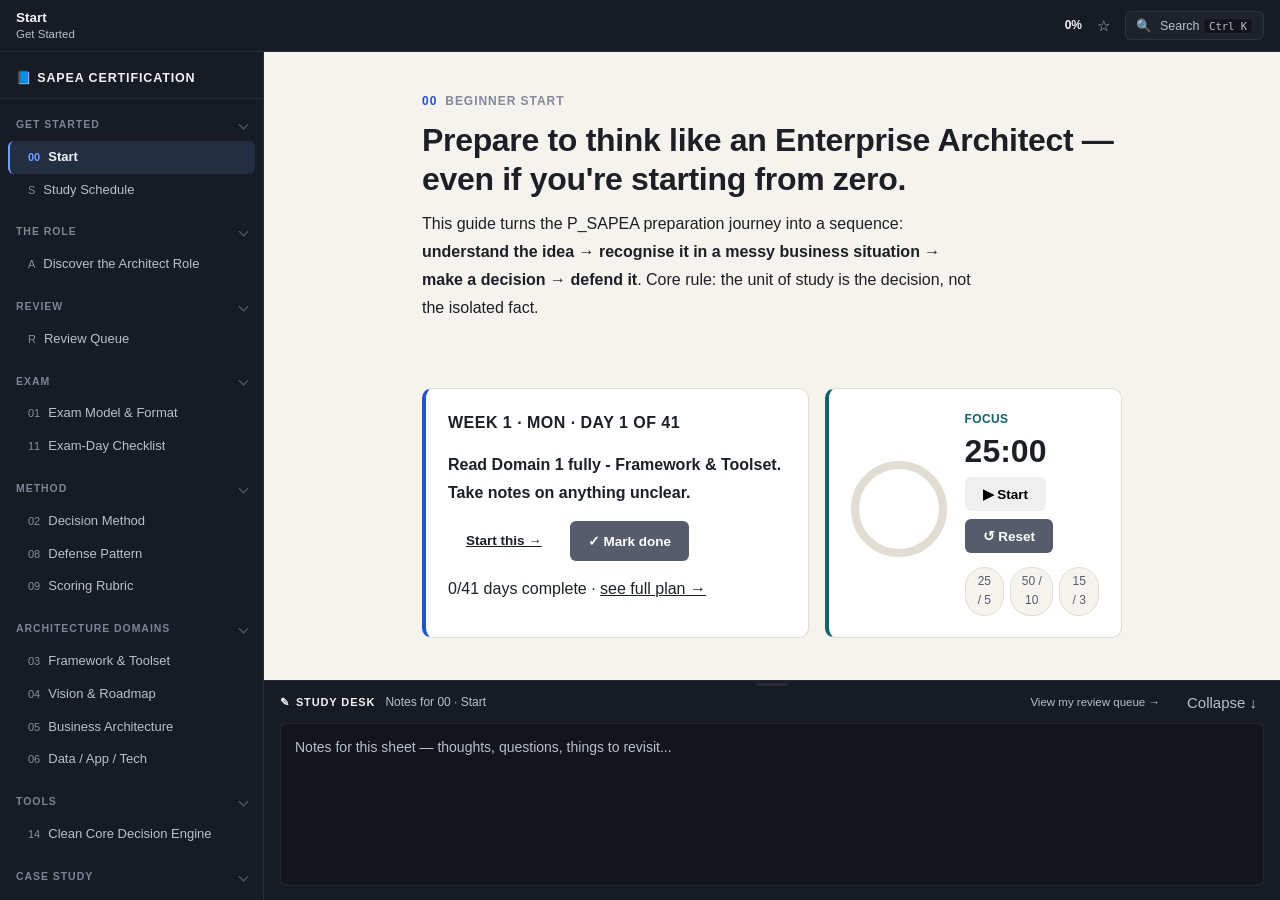
==== commit 68b31dd6: "Add Today's Focus, a study timer, and a live 6-week schedule Goal: open the site and start studying " ====
--- a/index.html
+++ b/index.html
@@ -46,6 +46,7 @@
                 <summary>Get Started</summary>
                 <ul>
                     <li><a class="nav-item" href="#sheet-00"><span class="nav-item__code">00</span><span class="nav-item__label">Start</span><span class="nav-item__note-dot" aria-hidden="true"></span></a></li>
+                    <li><a class="nav-item" href="#sheet-schedule"><span class="nav-item__code">S</span><span class="nav-item__label">Study Schedule</span><span class="nav-item__note-dot" aria-hidden="true"></span></a></li>
                 </ul>
             </details>
 
@@ -155,6 +156,29 @@
                         <div class="sheet-kicker"><span class="sheet-kicker__code">00</span><span>Beginner Start</span></div>
                         <h1 class="sheet-title">Prepare to think like an Enterprise Architect — even if you're starting from zero.</h1>
                         <p class="sheet-lede">This guide turns the P_SAPEA preparation journey into a sequence: <strong>understand the idea → recognise it in a messy business situation → make a decision → defend it</strong>. Core rule: the unit of study is the decision, not the isolated fact.</p>
+                    </div>
+
+                    <div class="today-dashboard">
+                        <div class="today-card" id="todayFocusCard">
+                            <p class="today-focus__label">Loading your plan…</p>
+                        </div>
+                        <div class="today-card timer-card" id="studyTimerCard">
+                            <div class="timer-card__gauge" id="timerGauge"></div>
+                            <div class="timer-card__body">
+                                <span class="timer-card__mode" id="timerModeLabel">Focus</span>
+                                <span class="timer-card__display" id="timerDisplay">25:00</span>
+                                <div class="timer-card__controls">
+                                    <button type="button" class="btn btn-primary" id="timerStartBtn">▶ Start</button>
+                                    <button type="button" class="btn btn-secondary" id="timerPauseBtn" hidden>⏸ Pause</button>
+                                    <button type="button" class="btn btn-secondary" id="timerResetBtn">↺ Reset</button>
+                                </div>
+                                <div class="timer-card__presets">
+                                    <button type="button" class="timer-preset-btn" data-focus="25" data-break="5">25 / 5</button>
+                                    <button type="button" class="timer-preset-btn" data-focus="50" data-break="10">50 / 10</button>
+                                    <button type="button" class="timer-preset-btn" data-focus="15" data-break="3">15 / 3</button>
+                                </div>
+                            </div>
+                        </div>
                     </div>
 
                     <div class="card-grid">
@@ -188,6 +212,7 @@
 
                     <h4>How to use this workspace</h4>
                     <ul>
+                        <li>Don't decide what to study — the <strong>Today's Focus</strong> card above always shows your next day. Click it, do it, mark it done.</li>
                         <li>Start with <a href="#sheet-role">Discover the Enterprise Architect Role</a> to orient to the job itself before the platform mechanics.</li>
                         <li>Read the beginner sections in order using the left-hand map.</li>
                         <li>Do the connected case without looking at the model answer.</li>
@@ -195,6 +220,50 @@
                         <li>Repeat until you can explain the reasoning clearly and efficiently.</li>
                         <li>Use <a href="#sheet-practice">Practice</a> to check domain knowledge as you go, and the Study Desk below to keep notes per sheet.</li>
                     </ul>
+                </div>
+            </article>
+
+            <!-- SHEET: STUDY SCHEDULE -->
+            <article class="sheet" id="sheet-schedule" data-title="Study Schedule" data-group="Get Started" data-code="S">
+                <div class="sheet-inner">
+                    <div class="sheet-header">
+                        <div class="sheet-kicker"><span class="sheet-kicker__code">S</span><span>Get Started</span></div>
+                        <h1 class="sheet-title">Your 6-week study schedule</h1>
+                        <p class="sheet-lede">Self-paced, not calendar-paced — checking a day off just advances what the Start sheet shows you next. Skip a real day and nothing "falls behind"; you pick up exactly where you left off.</p>
+                    </div>
+
+                    <div id="scheduleList"><p class="sheet-footnote">Loading schedule…</p></div>
+
+                    <h4>Flashcard-worthy recall items</h4>
+                    <div class="table-scroll">
+                        <table class="table-standard">
+                            <thead><tr><th>Front</th><th>Back</th></tr></thead>
+                            <tbody>
+                                <tr><td>5 SAP EA Building Blocks</td><td>Methodology, Reference Content, Tooling, Practice, Services</td></tr>
+                                <tr><td>BMC Block 3</td><td>Channels</td></tr>
+                                <tr><td>BMC Block 6</td><td>Key Resources</td></tr>
+                                <tr><td>Opponent action</td><td>Satisfy</td></tr>
+                                <tr><td>Promoter action</td><td>Actively engage</td></tr>
+                                <tr><td>Max Architecture Principles</td><td>10–20</td></tr>
+                                <tr><td>MECE</td><td>Mutually Exclusive + Collectively Exhaustive</td></tr>
+                                <tr><td>Key User extensibility runs where?</td><td>On S/4HANA (in-app, no code)</td></tr>
+                                <tr><td>Side-by-Side runs where?</td><td>On SAP BTP</td></tr>
+                                <tr><td>Brownfield = ?</td><td>System conversion — existing SAP → S/4HANA, preserve config</td></tr>
+                                <tr><td>TOGAF "Driver" → SAP EA term</td><td>Strategic Priority</td></tr>
+                                <tr><td>Business Footprint = ?</td><td>Cross-domain X-ray: strategy → capabilities → solutions → tech</td></tr>
+                                <tr><td>LeanIX primary role</td><td>Architecture / Application Portfolio Management</td></tr>
+                                <tr><td>Signavio primary role</td><td>Business Process Management &amp; Analysis</td></tr>
+                                <tr><td>Cloud ALM primary role</td><td>Project Execution + Operations Monitoring</td></tr>
+                            </tbody>
+                        </table>
+                    </div>
+
+                    <div class="pattern pattern--tip">
+                        <span class="pattern__label">Pacing</span>
+                        <p>Behind on a domain? Spend an extra day before moving on — all four are weighted equally, so a weak one isn't compensated by a strong one. Ahead? Use the extra time on case-study practice. Exam delayed? Come back to the domain quizzes weekly to hold retention.</p>
+                    </div>
+
+                    <p class="sheet-footnote">Full plan with source notes: <a href="docs.html?file=docs/study-plan.md" target="_blank" rel="noopener">docs/study-plan.md →</a></p>
                 </div>
             </article>
 
--- a/styles.css
+++ b/styles.css
@@ -1410,6 +1410,120 @@
 .case-checklist__label { font-weight: 600; margin: 0 0 8px; }
 
 .case-checklist .tracker-item { margin-bottom: 6px; font-size: 14px; }
+
+/* ============================================================
+   Today dashboard (Start sheet): Today's Focus + Study Timer
+   ============================================================ */
+.today-dashboard {
+    display: grid;
+    grid-template-columns: 1.3fr 1fr;
+    gap: 16px;
+    margin: 22px 0;
+}
+
+@media (max-width: 700px) {
+    .today-dashboard { grid-template-columns: 1fr; }
+}
+
+.today-card {
+    background: var(--paper);
+    border: 1px solid var(--paper-border);
+    border-left: 4px solid var(--accent);
+    border-radius: var(--radius);
+    padding: 20px 22px;
+}
+
+.today-focus__label {
+    font-size: 12px;
+    font-weight: 700;
+    text-transform: uppercase;
+    letter-spacing: 0.03em;
+    color: var(--accent);
+    margin: 0 0 8px;
+}
+
+.today-focus__task { font-size: 16px; font-weight: 600; margin: 0 0 16px; color: var(--text); }
+
+.today-focus__actions { display: flex; gap: 10px; flex-wrap: wrap; margin-bottom: 14px; }
+
+.today-focus__progress { font-size: 13px; color: var(--text-muted); margin: 0; }
+
+.timer-card {
+    display: flex;
+    align-items: center;
+    gap: 18px;
+    border-left-color: var(--teal);
+    transition: background-color 0.3s var(--ease), border-color 0.3s var(--ease);
+}
+
+.timer-card.timer-flash { background: var(--green-pale); border-left-color: var(--green); }
+
+.timer-card__gauge { flex-shrink: 0; }
+
+.timer-card__body { display: flex; flex-direction: column; gap: 6px; flex: 1; min-width: 0; }
+
+.timer-card__mode { font-size: 12px; font-weight: 700; text-transform: uppercase; letter-spacing: 0.03em; color: var(--teal); }
+
+.timer-card__display { font-size: 32px; font-weight: 700; font-variant-numeric: tabular-nums; color: var(--text); line-height: 1; }
+
+.timer-card__controls { display: flex; gap: 8px; margin-top: 4px; flex-wrap: wrap; }
+
+.timer-card__presets { display: flex; gap: 6px; margin-top: 8px; }
+
+.timer-preset-btn {
+    font: inherit;
+    font-size: 12px;
+    padding: 4px 10px;
+    border-radius: 20px;
+    border: 1px solid var(--paper-border);
+    background: var(--canvas-bg);
+    color: var(--text-muted);
+    cursor: pointer;
+    transition: border-color 0.12s var(--ease), color 0.12s var(--ease);
+}
+
+.timer-preset-btn:hover { border-color: var(--teal); color: var(--teal); }
+
+/* ============================================================
+   Study Schedule: collapsible week groups
+   ============================================================ */
+.schedule-week {
+    background: var(--paper);
+    border: 1px solid var(--paper-border);
+    border-radius: var(--radius-sm);
+    padding: 4px 18px;
+    margin-bottom: 12px;
+}
+
+.schedule-week[open] { padding-bottom: 16px; }
+
+.schedule-week__summary {
+    cursor: pointer;
+    list-style: none;
+    padding: 14px 0;
+    font-weight: 700;
+    color: var(--text);
+    display: flex;
+    align-items: center;
+    justify-content: space-between;
+    gap: 10px;
+}
+
+.schedule-week__summary::-webkit-details-marker { display: none; }
+
+.schedule-week__count {
+    font-size: 12px;
+    font-weight: 700;
+    color: var(--accent);
+    background: var(--accent-pale);
+    padding: 2px 10px;
+    border-radius: 20px;
+}
+
+.schedule-week__days { display: flex; flex-direction: column; gap: 8px; }
+
+.schedule-week__days .tracker-item { align-items: flex-start; font-size: 14px; }
+.schedule-week__days .tracker-item input[type="checkbox"] { margin-top: 3px; flex-shrink: 0; }
 
 .case-study {
     background: var(--canvas-bg);
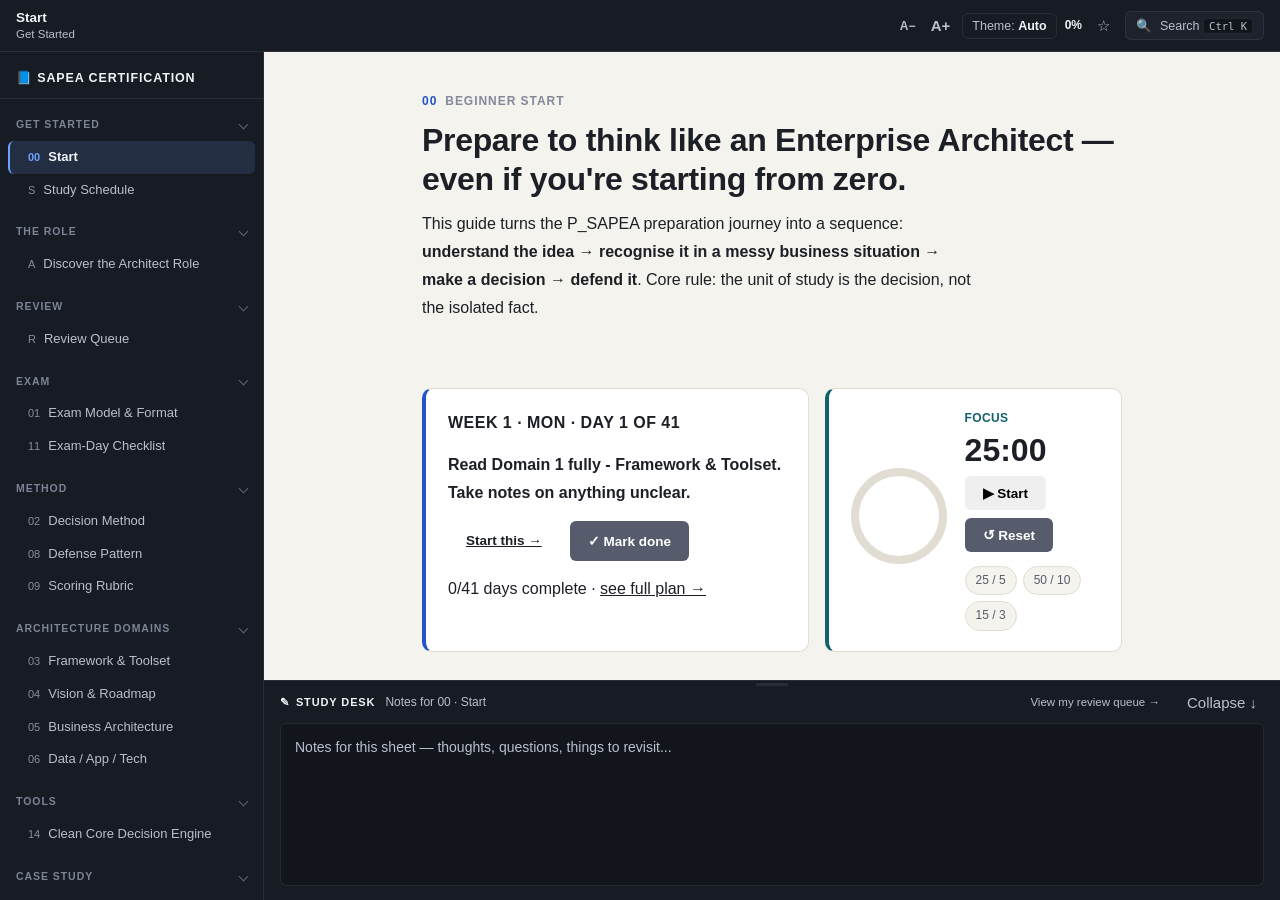
==== commit 08c4ea35: "Add A-/A+ text size and Theme: Auto/Light/Dark controls Top bar of the workspace and the document wi" ====
--- a/index.html
+++ b/index.html
@@ -13,6 +13,7 @@
     <meta property="og:description" content="A certification workspace for the SAP P_SAPEA exam: study content, decision method, practice scenarios and notes in one place.">
     <link rel="icon" href="data:image/svg+xml,%3Csvg xmlns='http://www.w3.org/2000/svg' viewBox='0 0 100 100'%3E%3Crect width='100' height='100' rx='18' fill='%232454c9'/%3E%3Ctext x='50' y='68' font-size='58' font-family='Arial, sans-serif' font-weight='bold' fill='white' text-anchor='middle'%3EEA%3C/text%3E%3C/svg%3E">
     <link rel="stylesheet" href="styles.css">
+    <script src="display.js"></script>
 </head>
 <body>
 <div id="appShell">
@@ -26,6 +27,11 @@
         </div>
         <div class="context-bar__spacer"></div>
         <div class="context-bar__actions">
+            <div class="display-controls" role="group" aria-label="Display settings">
+                <button id="displaySmaller" class="icon-btn display-size display-size--down" type="button" aria-label="Decrease text size">A−</button>
+                <button id="displayLarger" class="icon-btn display-size display-size--up" type="button" aria-label="Increase text size">A+</button>
+                <button id="displayTheme" class="display-theme" type="button" aria-label="Change theme"><span class="display-theme__prefix">Theme: </span><span class="display-theme__value">Auto</span></button>
+            </div>
             <span class="context-progress" title="Checklist progress (Sheet 12)">
                 <span class="context-progress__value" id="ctxProgressValue">0%</span>
             </span>
@@ -37,6 +43,10 @@
         <div id="readingProgress" aria-hidden="true"></div>
     </header>
 
+    <div id="fileProtocolBanner" hidden>
+        ⚠️ You've opened this file directly (<code>file://</code>) — domain deep-dives and linked docs won't load. Serve this folder with a local server instead (e.g. <code>python -m http.server</code>) and open it via <code>http://localhost</code>, or use the live site.
+    </div>
+
     <!-- ================= SIDEBAR NAVIGATION ================= -->
     <nav id="sidebarNav" aria-label="Certification map">
         <div class="sidebar-brand">📘 SAPEA Certification</div>
@@ -110,6 +120,8 @@
                 <summary>Practice</summary>
                 <ul>
                     <li><a class="nav-item" href="#sheet-practice"><span class="nav-item__code">Q</span><span class="nav-item__label">Scenario Quizzes &amp; Cases</span><span class="nav-item__note-dot" aria-hidden="true"></span></a></li>
+                    <li><a class="nav-item" href="#sheet-flashcards"><span class="nav-item__code">F</span><span class="nav-item__label">Flashcard Drill</span><span class="nav-item__note-dot" aria-hidden="true"></span></a></li>
+                    <li><a class="nav-item" href="#sheet-assessment"><span class="nav-item__code">A2</span><span class="nav-item__label">Foundations Assessment</span><span class="nav-item__note-dot" aria-hidden="true"></span></a></li>
                 </ul>
             </details>
 
@@ -336,6 +348,7 @@
 
                     <div class="review-filters" role="group" aria-label="Filter review queue">
                         <button type="button" class="review-filter is-active" data-filter="all" aria-pressed="true">All</button>
+                        <button type="button" class="review-filter" data-filter="wrong" aria-pressed="false">Needs Review</button>
                         <button type="button" class="review-filter" data-filter="bookmarked" aria-pressed="false">Bookmarked</button>
                         <button type="button" class="review-filter" data-filter="notes" aria-pressed="false">Has Notes</button>
                         <button type="button" class="review-filter" data-filter="practice" aria-pressed="false">Practice</button>
@@ -435,10 +448,17 @@
 
                     <div class="pattern pattern--tip">
                         <span class="pattern__label">Six Principles</span>
-                        <p>Every scenario answer should hold up against six guard rails — most importantly Principle 1: map the business capability before naming a product. Full table with applied examples in the deep-dive below.</p>
-                    </div>
-
-                    <p class="sheet-footnote"><a href="docs.html?file=domains/01-framework-toolset.md" target="_blank" rel="noopener">Full domain deep-dive →</a> · <a href="#sheet-practice">Test yourself: Domain 1 quiz →</a></p>
+                        <p>Every scenario answer should hold up against six guard rails — most importantly Principle 1: map the business capability before naming a product. Full table with applied examples below.</p>
+                    </div>
+
+                    <hr class="sheet-divider">
+                    <h2 class="deep-dive-heading">📖 Full Deep-Dive</h2>
+                    <div class="deep-dive-inline" id="domain03DeepDive"><p class="sheet-footnote">Loading the full deep-dive…</p></div>
+
+                    <div class="sheet-cta">
+                        <a class="btn btn-primary" href="#sheet-practice">🎯 Test yourself: Domain 1 quiz →</a>
+                        <a class="btn btn-secondary" href="docs.html?file=domains/01-framework-toolset.md" target="_blank" rel="noopener">Open as its own page →</a>
+                    </div>
                 </div>
             </article>
 
@@ -480,7 +500,15 @@
                         <span class="pattern__label">Exam Tip</span>
                         <p>When the scenario gives you many problems, do not solve them all at once. Establish the strategic objective, identify dependencies, then sequence the work.</p>
                     </div>
-                    <p class="sheet-footnote"><a href="docs.html?file=domains/02-vision-roadmap.md" target="_blank" rel="noopener">Full domain deep-dive →</a> · <a href="#sheet-practice">Test yourself: Domain 2 quiz →</a></p>
+
+                    <hr class="sheet-divider">
+                    <h2 class="deep-dive-heading">📖 Full Deep-Dive</h2>
+                    <div class="deep-dive-inline" id="domain04DeepDive"><p class="sheet-footnote">Loading the full deep-dive…</p></div>
+
+                    <div class="sheet-cta">
+                        <a class="btn btn-primary" href="#sheet-practice">🎯 Test yourself: Domain 2 quiz →</a>
+                        <a class="btn btn-secondary" href="docs.html?file=domains/02-vision-roadmap.md" target="_blank" rel="noopener">Open as its own page →</a>
+                    </div>
                 </div>
             </article>
 
@@ -515,7 +543,15 @@
                         <li>Which stakeholders own the outcome?</li>
                         <li>What evidence would prove the architecture is working?</li>
                     </ul>
-                    <p class="sheet-footnote"><a href="docs.html?file=domains/03-business-architecture.md" target="_blank" rel="noopener">Full domain deep-dive →</a> · <a href="#sheet-practice">Test yourself: Domain 3 quiz →</a></p>
+
+                    <hr class="sheet-divider">
+                    <h2 class="deep-dive-heading">📖 Full Deep-Dive</h2>
+                    <div class="deep-dive-inline" id="domain05DeepDive"><p class="sheet-footnote">Loading the full deep-dive…</p></div>
+
+                    <div class="sheet-cta">
+                        <a class="btn btn-primary" href="#sheet-practice">🎯 Test yourself: Domain 3 quiz →</a>
+                        <a class="btn btn-secondary" href="docs.html?file=domains/03-business-architecture.md" target="_blank" rel="noopener">Open as its own page →</a>
+                    </div>
                 </div>
             </article>
 
@@ -561,7 +597,15 @@
                         <li>Check security, privacy, residency and regulatory constraints.</li>
                         <li>Prefer the simplest sustainable architecture that meets the requirement.</li>
                     </ul>
-                    <p class="sheet-footnote"><a href="docs.html?file=domains/04-data-app-tech.md" target="_blank" rel="noopener">Full domain deep-dive →</a> · <a href="#sheet-practice">Test yourself: Domain 4 quiz →</a></p>
+
+                    <hr class="sheet-divider">
+                    <h2 class="deep-dive-heading">📖 Full Deep-Dive</h2>
+                    <div class="deep-dive-inline" id="domain06DeepDive"><p class="sheet-footnote">Loading the full deep-dive…</p></div>
+
+                    <div class="sheet-cta">
+                        <a class="btn btn-primary" href="#sheet-practice">🎯 Test yourself: Domain 4 quiz →</a>
+                        <a class="btn btn-secondary" href="docs.html?file=domains/04-data-app-tech.md" target="_blank" rel="noopener">Open as its own page →</a>
+                    </div>
                 </div>
             </article>
 
@@ -835,9 +879,11 @@
                     <div class="info-card info-card--flat">
                         <ul class="resource-list" style="line-height: 2.2;">
                             <li>📁 <a href="docs.html?file=domains/01-framework-toolset.md" target="_blank" rel="noopener">Domain deep-dives</a> — full notes per skill area, plus <a href="docs.html?file=domains/rba-deep-dive.md" target="_blank" rel="noopener">RBA deep dive</a></li>
-                            <li>📁 <a href="docs.html?file=artifacts/artifact-cheatsheet.md" target="_blank" rel="noopener">Artifact cheatsheet</a> and <a href="docs.html?file=artifacts/togaf-to-sap-mapping.md" target="_blank" rel="noopener">TOGAF → SAP mapping</a></li>
+                            <li>📁 <a href="docs.html?file=artifacts/artifact-cheatsheet.md" target="_blank" rel="noopener">Artifact cheatsheet</a>, <a href="docs.html?file=artifacts/artifact-map-complete.md" target="_blank" rel="noopener">complete artifact map by domain</a> and <a href="docs.html?file=artifacts/togaf-to-sap-mapping.md" target="_blank" rel="noopener">TOGAF → SAP mapping</a></li>
                             <li>📁 <a href="docs.html?file=resources/glossary.md" target="_blank" rel="noopener">Glossary</a>, <a href="docs.html?file=resources/exam-traps.md" target="_blank" rel="noopener">exam traps</a> and <a href="docs.html?file=resources/official-diagrams-reference.md" target="_blank" rel="noopener">official diagrams reference</a></li>
-                            <li>📁 <a href="docs.html?file=docs/study-plan.md" target="_blank" rel="noopener">6-week study plan</a> and <a href="docs.html?file=docs/exam-overview.md" target="_blank" rel="noopener">exam overview</a></li>
+                            <li>📁 <a href="docs.html?file=resources/community-study-tips.md" target="_blank" rel="noopener">Community study tips</a> — curated lessons from certified practitioners</li>
+                            <li>📁 <a href="docs.html?file=resources/ea-trends.md" target="_blank" rel="noopener">EA trends</a> and <a href="docs.html?file=resources/use-cases-reference.md" target="_blank" rel="noopener">use-cases reference</a> — from the SAP EA Book Webcast</li>
+                            <li>📁 <a href="docs.html?file=docs/study-plan.md" target="_blank" rel="noopener">6-week study plan</a>, <a href="docs.html?file=docs/exam-overview.md" target="_blank" rel="noopener">exam overview</a> and <a href="docs.html?file=docs/key-links.md" target="_blank" rel="noopener">key links index</a></li>
                         </ul>
                     </div>
 
@@ -877,7 +923,7 @@
                     <div class="info-card info-card--flat">
                         <ul class="resource-list">
                             <li>▶️ <a href="https://www.youtube.com/watch?v=Bbh8glKpmmk" target="_blank" rel="noopener">The Enterprise Architecture with SAP Masterclass</a> — 90-minute virtual masterclass with authors Anup Das, Peter Klee and Johannes Reichel (<em>Enterprise Architecture with SAP</em>), hosted by SAP Community evangelist Paul Kurchina. Covers AI, Clean Core and accelerated S/4HANA transformation in real-world scenarios.</li>
-                            <li>📖 <a href="https://www.sap-press.com/enterprise-architecture-with-sap-planning-management-and-transformation_5863/" target="_blank" rel="noopener">Enterprise Architecture with SAP: Planning, Management, and Transformation</a> — the companion book the masterclass above is drawn from (also cited in <code>resources/ea-trends.md</code> and <code>resources/use-cases-reference.md</code>)</li>
+                            <li>📖 <a href="https://www.sap-press.com/enterprise-architecture-with-sap-planning-management-and-transformation_5863/" target="_blank" rel="noopener">Enterprise Architecture with SAP: Planning, Management, and Transformation</a> — the companion book the masterclass above is drawn from (also cited in <a href="docs.html?file=resources/ea-trends.md" target="_blank" rel="noopener">EA trends</a> and <a href="docs.html?file=resources/use-cases-reference.md" target="_blank" rel="noopener">use-cases reference</a>)</li>
                         </ul>
                     </div>
 
@@ -900,33 +946,38 @@
                     <div class="sheet-header">
                         <div class="sheet-kicker"><span class="sheet-kicker__code">13</span><span>Certification</span></div>
                         <h1 class="sheet-title">Certification track</h1>
-                        <p class="sheet-lede">P_SAPEA isn't an entry-level credential — third-party training providers describe it as intended for architects with 5+ years of active engagement experience. This sheet maps where it sits relative to other SAP certifications, not just the one exam.</p>
+                        <p class="sheet-lede">Where P_SAPEA sits relative to other credentials, and how architects actually build up to it — separating what SAP mandates from what experience suggests.</p>
                     </div>
 
                     <div class="pattern pattern--important">
-                        <span class="pattern__label">Important</span>
-                        <p>📌 The path below is a commonly observed sequence from third-party SAP training providers, <strong>not a confirmed prerequisite chain published on SAP's own certification page</strong>. SAP Learning does not currently show a hard prerequisite gate for P_SAPEA. Verify the current requirements and any recommended prior credentials on the live <a href="https://learning.sap.com/certifications/sap-certified-professional-sap-enterprise-architect" target="_blank" rel="noopener">P_SAPEA certification page</a> before treating this as a fixed route.</p>
-                    </div>
-
-                    <h2>A commonly cited path</h2>
+                        <span class="pattern__label">No prerequisite chain</span>
+                        <p>📌 <strong>SAP does not publish a required sequence of certifications leading to P_SAPEA</strong>, and SAP Learning shows no hard prerequisite gate for it. Nothing below is a gate — it's a build-up order that practitioners find works. Check actual requirements on the live <a href="https://learning.sap.com/certifications/sap-certified-professional-sap-enterprise-architect" target="_blank" rel="noopener">P_SAPEA certification page</a> and the <a href="https://learning.sap.com/certifications" target="_blank" rel="noopener">certification catalogue</a>.</p>
+                    </div>
+
+                    <h2>Are you ready for it?</h2>
+                    <p>This is a <strong>professional-level</strong> credential — the tier above associate. Practitioners who've sat it consistently report two things worth knowing before you book:</p>
+                    <ul>
+                        <li><strong>It assumes real engagement experience.</strong> The scenarios expect you to have been in the room for architecture decisions, not just to have read about them. If you've never run or shadowed a transformation engagement, budget longer.</li>
+                        <li><strong>Many people don't pass first time</strong> — and the ones who recount it point to the same cause: reasoning from generic TOGAF logic instead of SAP-specific framework and terminology. See <a href="docs.html?file=resources/community-study-tips.md" target="_blank" rel="noopener">community study tips</a> for the full account.</li>
+                    </ul>
+
+                    <h2>Certifications that strengthen specific domains</h2>
+                    <p>These are genuinely adjacent — each deepens a domain this workspace covers. Associate-level unless noted:</p>
                     <div class="table-scroll">
                         <table class="table-standard">
-                            <thead><tr><th>Step</th><th>Certification</th><th>What it establishes</th></tr></thead>
+                            <thead><tr><th>Certification</th><th>Take it if you want…</th></tr></thead>
                             <tbody>
-                                <tr><td>1 — Associate</td><td>SAP Certified Associate – SAP BTP Administrator (C_ADBTP)</td><td>Hands-on platform grounding on SAP BTP</td></tr>
-                                <tr><td>2 — Professional</td><td>SAP Certified Professional – Solution Architect, SAP BTP (P_BTPA)</td><td>Designing end-to-end solutions on BTP</td></tr>
-                                <tr><td>3 — Professional</td><td>SAP Certified Professional – Enterprise Architect (P_SAPEA)</td><td>Aligning architecture with business strategy across the whole enterprise landscape — this workspace's target</td></tr>
+                                <tr><td><strong>SAP Certified – Enterprise Architecture Consultant – SAP LeanIX</strong></td><td>Tooling depth in the EA repository used throughout Domain 1's toolchain</td></tr>
+                                <tr><td>SAP Signavio Process Management</td><td>Process-modelling depth for Domain 3</td></tr>
+                                <tr><td>SAP Signavio Process Data Analyst</td><td>Process-analytics depth</td></tr>
+                                <tr><td>Business Transformation Consultant</td><td>Broader business-transformation methodology</td></tr>
+                                <tr><td>SAP Cloud ALM</td><td>Execution-layer depth — where roadmaps become projects</td></tr>
+                                <tr><td>BTP Solution Architect</td><td>Integration and platform depth for Domain 4</td></tr>
+                                <tr><td><strong>The Open Group TOGAF</strong></td><td>The underlying framework, independent of SAP's tailoring — see <a href="docs.html?file=artifacts/togaf-to-sap-mapping.md" target="_blank" rel="noopener">TOGAF → SAP mapping</a></td></tr>
                             </tbody>
                         </table>
                     </div>
-                    <p class="sheet-footnote">Source: this sequence is described by SAP training partners (e.g. ERPPrep's SAP architect certification path) — treat it as a sensible on-ramp, not a rule.</p>
-
-                    <h2>Complementary credentials architects often pair with this one</h2>
-                    <ul>
-                        <li><strong>SAP LeanIX certification (C_LIXEA_2404 or current equivalent)</strong> — hands-on proof for the EA management tool named throughout this workspace's toolchain content. Check the current code on <a href="https://learning.sap.com/get-certified" target="_blank" rel="noopener">SAP Learning</a>, as exam codes are re-versioned periodically.</li>
-                        <li><strong>The Open Group TOGAF certification</strong> — since the SAP EA Methodology is explicitly built on TOGAF, a TOGAF credential demonstrates the underlying framework knowledge independent of SAP's tailoring of it.</li>
-                        <li><strong>SAP Cloud ERP / SAP Cloud Platform associate-level certifications</strong> — general SAP product depth that architecture engagements assume you already have, per the same third-party guidance above.</li>
-                    </ul>
+                    <p class="sheet-footnote">Adjacent-certification list compiled from SAP Community practitioner posts (Mark Anderson, May 2025) — see <a href="docs.html?file=resources/community-study-tips.md" target="_blank" rel="noopener">community study tips</a>. The LeanIX credential is additionally verified against SAP's own Credly badge listing. Exam version codes are deliberately omitted: they're re-issued periodically, so look up the current one on <a href="https://learning.sap.com/get-certified" target="_blank" rel="noopener">SAP Learning</a>.</p>
 
                     <h2>What SAP Learning actually confirms</h2>
                     <ul>
@@ -997,6 +1048,57 @@
                             <button id="resetProgress" class="btn btn-danger">🔄 Reset Progress</button>
                         </div>
                     </div>
+                </div>
+            </article>
+
+            <!-- SHEET: FLASHCARD DRILL -->
+            <article class="sheet" id="sheet-flashcards" data-title="Flashcard Drill" data-group="Practice" data-code="F">
+                <div class="sheet-inner">
+                    <div class="sheet-header">
+                        <div class="sheet-kicker"><span class="sheet-kicker__code">F</span><span>Practice</span></div>
+                        <h1 class="sheet-title">Flashcard drill</h1>
+                        <p class="sheet-lede">Recall practice for the facts you have to produce cold. Read the front, answer it in your head, then flip. Be honest on the self-score — cards you mark missed are the ones worth coming back to.</p>
+                    </div>
+
+                    <div class="flashcard-controls">
+                        <label class="flashcard-controls__filter">
+                            Deck
+                            <select id="flashcardFilter">
+                                <option value="all">All cards</option>
+                                <option value="missed">Missed only</option>
+                                <option value="d1">Domain 1 — Framework &amp; Toolset</option>
+                                <option value="d2">Domain 2 — Vision &amp; Roadmap</option>
+                                <option value="d3">Domain 3 — Business Architecture</option>
+                                <option value="d4">Domain 4 — Data / App / Tech</option>
+                            </select>
+                        </label>
+                        <span class="flashcard-controls__stats" id="flashcardStats"></span>
+                        <button type="button" class="btn btn-secondary" id="flashcardShuffle">🔀 Shuffle</button>
+                    </div>
+
+                    <div id="flashcardStage"><p class="sheet-footnote">Loading deck…</p></div>
+
+                    <p class="sheet-footnote">These map to the must-memorise items in your <a href="#sheet-schedule">study schedule</a> — the plan drills them on Wednesdays and Thursdays of weeks 1–4.</p>
+                </div>
+            </article>
+
+            <!-- SHEET: FOUNDATIONS ASSESSMENT -->
+            <article class="sheet" id="sheet-assessment" data-title="Foundations Assessment" data-group="Practice" data-code="A2">
+                <div class="sheet-inner">
+                    <div class="sheet-header">
+                        <div class="sheet-kicker"><span class="sheet-kicker__code">A2</span><span>Practice</span></div>
+                        <h1 class="sheet-title">Foundations assessment</h1>
+                        <p class="sheet-lede">30 questions from SAP's own "Discovering SAP Enterprise Architecture" content — 11 single-answer and 19 <strong>multiple-answer</strong>. Multi-select scores strictly: every correct option selected, no incorrect ones.</p>
+                    </div>
+
+                    <div class="pattern pattern--tip">
+                        <span class="pattern__label">Read the marker</span>
+                        <p>Questions marked <em>select all that apply</em> have more than one correct answer. Partial answers score as wrong — which is the point, because half-right reasoning is what the real assessment is designed to expose.</p>
+                    </div>
+
+                    <div id="assessmentList"><p class="sheet-footnote">Loading assessment…</p></div>
+
+                    <p class="sheet-footnote">Answers and full "why others are wrong" explanations: <a href="docs.html?file=quiz/discovering-sap-ea-assessment.md" target="_blank" rel="noopener">read the source document →</a></p>
                 </div>
             </article>
 
--- a/styles.css
+++ b/styles.css
@@ -28,6 +28,27 @@
     --text: #1c1f26;
     --text-muted: #565c6b;
     --text-faint: #83889a;
+
+    /* Surfaces that were previously hard-coded - tokenised so the dark
+       reading theme can override them */
+    --tip-bg: #eef5f5;
+    --example-bg: #f1f0eb;
+    --flow-border: #d7e0f5;
+    --code-block-bg: #1c2333;
+    --code-block-text: #dbe2f5;
+    --table-head-bg: #1e2a4d;
+    --table-head-text: #ffffff;
+    --table-stripe: #faf9f5;
+    --on-solid: #ffffff;
+    --neutral-solid: #565c6b;
+    --tag-easy-text: #155724;
+    --tag-medium-text: #7a5c00;
+    --tag-hard-text: #7a201a;
+    --banner-text: #4a3400;
+    --backdrop: rgba(10, 12, 18, 0.55);
+
+    /* Reading-column text scale, set by display.js (Auto = by screen width) */
+    --reading-zoom: 1;
 
     /* Dark app shell */
     --shell-bg: #12151c;
@@ -51,6 +72,46 @@
     --wide-width: 1040px;
 
     --ease: cubic-bezier(0.2, 0, 0, 1);
+}
+
+/* Dark reading theme. The app shell is dark in both themes; this darkens
+   the reading canvas and everything drawn on it. data-theme is resolved
+   by display.js - "Auto" follows the device setting. */
+:root[data-theme="dark"] {
+    --accent: #6ea1ff;
+    --accent-pale: #1a2540;
+    --navy-pale: #182031;
+
+    --amber: #e3b35a;
+    --amber-pale: #2a2314;
+    --red: #f2877c;
+    --red-pale: #2e1b19;
+    --green: #6cc995;
+    --green-pale: #15261c;
+    --teal: #5cc0cc;
+
+    --canvas-bg: #0e1117;
+    --paper: #161a22;
+    --paper-border: #2a303b;
+    --text: #e4e7ee;
+    --text-muted: #a8afbd;
+    --text-faint: #7d8494;
+
+    --tip-bg: #12232a;
+    --example-bg: #1a1c21;
+    --flow-border: #2a3552;
+    --code-block-bg: #0a0d13;
+    --code-block-text: #dbe2f5;
+    --table-head-bg: #1f2a47;
+    --table-stripe: #1a1e27;
+    --on-solid: #0e1117;
+    --neutral-solid: #8a91a1;
+    --tag-easy-text: #8fe0b0;
+    --tag-medium-text: #f0c878;
+    --tag-hard-text: #f5a39a;
+    --banner-text: #f0d9a8;
+
+    --shadow: 0 1px 3px rgba(0,0,0,0.45);
 }
 
 /* --- Reset & Base --- */
@@ -118,6 +179,28 @@
 #sidebarNav { grid-area: sidebar; }
 #workspace { grid-area: workspace; }
 
+#fileProtocolBanner {
+    position: fixed;
+    top: 0;
+    left: 0;
+    right: 0;
+    z-index: 500;
+    background: var(--amber-pale);
+    color: var(--banner-text);
+    border-bottom: 2px solid var(--amber);
+    padding: 10px 20px;
+    font-size: 13px;
+    text-align: center;
+}
+
+#fileProtocolBanner code {
+    background: rgba(0, 0, 0, 0.08);
+    padding: 1px 6px;
+    border-radius: 4px;
+}
+
+#fileProtocolBanner[hidden] { display: none; }
+
 /* ============================================================
    Context Bar - a workspace toolbar, not a website header
    ============================================================ */
@@ -212,6 +295,40 @@
 }
 
 .icon-btn.is-active { color: var(--accent-on-dark); }
+
+.icon-btn:disabled { opacity: 0.35; cursor: default; }
+.icon-btn:disabled:hover { background: none; color: var(--shell-text); }
+
+/* --- Display controls: A- / A+ / Theme --- */
+.display-controls {
+    display: flex;
+    align-items: center;
+    gap: 2px;
+    flex-shrink: 0;
+}
+
+.display-size {
+    font-weight: 700;
+    min-width: 30px;
+    padding: 5px 6px;
+}
+.display-size--down { font-size: 12px; }
+.display-size--up { font-size: 15px; }
+
+.display-theme {
+    background: none;
+    border: 1px solid var(--shell-border);
+    color: var(--shell-text);
+    border-radius: var(--radius-sm);
+    padding: 5px 9px;
+    margin-left: 4px;
+    cursor: pointer;
+    font-size: 12.5px;
+    white-space: nowrap;
+    transition: border-color 0.12s var(--ease), color 0.12s var(--ease);
+}
+.display-theme:hover { color: var(--shell-text-strong); border-color: var(--accent-on-dark); }
+.display-theme__value { color: var(--shell-text-strong); font-weight: 600; }
 
 .search-trigger {
     display: flex;
@@ -416,12 +533,19 @@
 
 /* Breakout grid: narrow prose column by default; .breakout elements span wider */
 .sheet-inner {
+    zoom: var(--reading-zoom, 1);
     display: grid;
     grid-template-columns: 1fr min(var(--prose-width), 100%) 1fr;
     row-gap: 0;
 }
 
 .sheet-inner > * { grid-column: 2; min-width: 0; }
+
+/* A <select> sizes itself to its longest option. Let it and its label
+   shrink and wrap so large text sizes never push it off-screen. */
+.sheet-inner select { max-width: 100%; min-width: 0; }
+.quiz-bank-controls__filter,
+.flashcard-controls__filter { flex-wrap: wrap; min-width: 0; max-width: 100%; }
 
 .sheet-inner > .breakout {
     grid-column: 1 / 4;
@@ -473,6 +597,51 @@
     border: none;
     border-top: 1px solid var(--paper-border);
     margin: 22px 0 28px;
+}
+
+/* ============================================================
+   Markdown-viewer callouts (blockquotes) - used by both docs.js and
+   the inline deep-dive renderer in app.js. Never had CSS before -
+   every ">" blockquote in every .md file was rendering unstyled.
+   ============================================================ */
+.callout {
+    margin: 16px 0;
+    padding: 12px 16px;
+    border-left: 3px solid var(--paper-border);
+    border-radius: var(--radius-sm);
+    background: var(--canvas-bg);
+}
+
+.callout p { margin: 0; }
+.callout--warning { border-left-color: var(--amber); background: var(--amber-pale); }
+.callout--accent { border-left-color: var(--accent); background: var(--accent-pale); }
+.callout--soft { border-left-color: var(--paper-border); background: var(--canvas-bg); }
+
+/* ============================================================
+   Inline deep-dive (a domain sheet's .md file, rendered directly
+   into the sheet - no separate page, no extra click)
+   ============================================================ */
+.deep-dive-heading {
+    display: flex;
+    align-items: center;
+    gap: 8px;
+    color: var(--accent);
+    font-size: 15px;
+    font-weight: 700;
+    text-transform: uppercase;
+    letter-spacing: 0.03em;
+    margin: 0 0 18px;
+}
+
+.deep-dive-inline table code { white-space: nowrap; }
+
+.sheet-cta {
+    display: flex;
+    gap: 12px;
+    flex-wrap: wrap;
+    margin: 28px 0 8px;
+    padding-top: 20px;
+    border-top: 1px solid var(--paper-border);
 }
 
 /* ============================================================
@@ -677,7 +846,7 @@
 
 .pattern--tip {
     border-left-color: var(--teal);
-    background: #eef5f5;
+    background: var(--tip-bg);
 }
 .pattern--tip .pattern__label { color: var(--teal); }
 
@@ -689,7 +858,7 @@
 
 .pattern--example {
     border-left-color: var(--text-faint);
-    background: #f1f0eb;
+    background: var(--example-bg);
 }
 .pattern--example .pattern__label { color: var(--text-muted); }
 .pattern--example p { font-style: italic; }
@@ -705,7 +874,7 @@
 /* Compact architecture-model flow banner (e.g. Vision -> ... -> Roadmap) */
 .flow-diagram {
     background: var(--navy-pale);
-    border: 1px solid #d7e0f5;
+    border: 1px solid var(--flow-border);
     border-radius: var(--radius-sm);
     padding: 18px 24px;
     margin: 8px 0 28px;
@@ -743,8 +912,8 @@
     max-width: 100%;
     margin: 18px 0;
     padding: 16px 18px;
-    background: #1c2333;
-    color: #dbe2f5;
+    background: var(--code-block-bg);
+    color: var(--code-block-text);
     border-radius: var(--radius-sm);
     font-size: 13px;
     line-height: 1.6;
@@ -781,14 +950,14 @@
 }
 
 .table-standard th {
-    background: #1e2a4d;
-    color: white;
+    background: var(--table-head-bg);
+    color: var(--table-head-text);
     font-weight: 600;
     white-space: nowrap;
 }
 
 .table-standard td.center { text-align: center; }
-.table-standard tbody tr:nth-child(even) { background: #faf9f5; }
+.table-standard tbody tr:nth-child(even) { background: var(--table-stripe); }
 
 /* --- Defense pattern grid --- */
 .defense-step {
@@ -803,7 +972,7 @@
 
 /* --- Score bands --- */
 .score-band {
-    color: white;
+    color: var(--on-solid);
     padding: 14px;
     border-radius: var(--radius-sm);
     text-align: center;
@@ -891,8 +1060,8 @@
 }
 
 .btn:hover { opacity: 0.88; }
-.btn-danger { background: var(--red); color: white; }
-.btn-secondary { background: #565c6b; color: white; }
+.btn-danger { background: var(--red); color: var(--on-solid); }
+.btn-secondary { background: var(--neutral-solid); color: var(--on-solid); }
 
 /* ============================================================
    Study Desk (bottom panel)
@@ -1035,7 +1204,7 @@
 .review-filter.is-active {
     background: var(--accent);
     border-color: var(--accent);
-    color: white;
+    color: var(--on-solid);
 }
 
 .review-continue {
@@ -1043,7 +1212,7 @@
     flex-direction: column;
     gap: 4px;
     background: var(--navy-pale);
-    border: 1px solid #d7e0f5;
+    border: 1px solid var(--flow-border);
     border-radius: var(--radius-sm);
     padding: 14px 18px;
     margin-bottom: 30px;
@@ -1181,7 +1350,7 @@
     color: var(--text);
 }
 
-#searchDialog::backdrop { background: rgba(10, 12, 18, 0.55); }
+#searchDialog::backdrop { background: var(--backdrop); }
 
 .search-dialog__input-row {
     display: flex;
@@ -1303,7 +1472,7 @@
 
 .quiz-submit {
     background: var(--accent);
-    color: white;
+    color: var(--on-solid);
     border: none;
     padding: 10px 26px;
     border-radius: var(--radius-sm);
@@ -1421,6 +1590,10 @@
     margin: 22px 0;
 }
 
+/* Grid items default to min-width:auto and refuse to shrink below their
+   content - at large text sizes that pushed the cards off-screen */
+.today-dashboard > * { min-width: 0; }
+
 @media (max-width: 700px) {
     .today-dashboard { grid-template-columns: 1fr; }
 }
@@ -1450,6 +1623,7 @@
 
 .timer-card {
     display: flex;
+    flex-wrap: wrap;
     align-items: center;
     gap: 18px;
     border-left-color: var(--teal);
@@ -1468,7 +1642,7 @@
 
 .timer-card__controls { display: flex; gap: 8px; margin-top: 4px; flex-wrap: wrap; }
 
-.timer-card__presets { display: flex; gap: 6px; margin-top: 8px; }
+.timer-card__presets { display: flex; flex-wrap: wrap; gap: 6px; margin-top: 8px; }
 
 .timer-preset-btn {
     font: inherit;
@@ -1485,6 +1659,84 @@
 .timer-preset-btn:hover { border-color: var(--teal); color: var(--teal); }
 
 /* ============================================================
+   Flashcard drill
+   ============================================================ */
+.flashcard-controls {
+    display: flex;
+    align-items: center;
+    flex-wrap: wrap;
+    gap: 14px;
+    background: var(--navy-pale);
+    border-radius: var(--radius-sm);
+    padding: 14px 16px;
+    margin-bottom: 22px;
+}
+
+.flashcard-controls__filter {
+    display: flex;
+    align-items: center;
+    gap: 8px;
+    font-size: 13px;
+    color: var(--text-muted);
+}
+
+.flashcard-controls__filter select {
+    font: inherit;
+    font-size: 13px;
+    padding: 6px 10px;
+    border-radius: var(--radius-sm);
+    border: 1px solid var(--paper-border);
+    background: var(--paper);
+    color: var(--text);
+}
+
+.flashcard-controls__stats {
+    font-weight: 700;
+    font-size: 14px;
+    font-variant-numeric: tabular-nums;
+    color: var(--accent);
+    flex: 1;
+}
+
+.flashcard-controls .btn { margin-left: auto; }
+
+.flashcard {
+    background: var(--paper);
+    border: 1px solid var(--paper-border);
+    border-left: 4px solid var(--accent);
+    border-radius: var(--radius);
+    padding: 32px 30px;
+    min-height: 190px;
+    display: flex;
+    flex-direction: column;
+    justify-content: center;
+    cursor: pointer;
+    animation: decisionFadeIn 0.2s var(--ease);
+}
+
+.flashcard--empty { cursor: default; border-left-color: var(--paper-border); text-align: center; }
+
+.flashcard__label {
+    font-size: 11.5px;
+    font-weight: 700;
+    text-transform: uppercase;
+    letter-spacing: 0.04em;
+    color: var(--accent);
+    margin: 0 0 12px;
+}
+
+.flashcard__front { font-size: 20px; font-weight: 600; line-height: 1.45; margin: 0; color: var(--text); }
+.flashcard__back { font-size: 17px; line-height: 1.6; margin: 0; color: var(--text); }
+.flashcard__done { font-size: 18px; font-weight: 700; margin: 0 0 8px; color: var(--green); }
+
+.flashcard__controls {
+    display: flex;
+    gap: 12px;
+    flex-wrap: wrap;
+    margin-top: 18px;
+}
+
+/* ============================================================
    Study Schedule: collapsible week groups
    ============================================================ */
 .schedule-week {
@@ -1544,9 +1796,9 @@
     margin-right: 5px;
 }
 
-.tag-easy { background: var(--green-pale); color: #155724; }
-.tag-medium { background: var(--amber-pale); color: #7a5c00; }
-.tag-hard { background: var(--red-pale); color: #7a201a; }
+.tag-easy { background: var(--green-pale); color: var(--tag-easy-text); }
+.tag-medium { background: var(--amber-pale); color: var(--tag-medium-text); }
+.tag-hard { background: var(--red-pale); color: var(--tag-hard-text); }
 .tag-architect { background: var(--accent-pale); color: var(--accent); }
 
 .model-answer summary {
@@ -1634,6 +1886,7 @@
 
 @media (max-width: 640px) {
     .search-trigger__text { display: none; }
+    .display-theme__prefix { display: none; }
     .search-trigger { padding: 6px 8px; }
 }
 
@@ -1680,4 +1933,17 @@
     #contextBar, #sidebarNav, #studyDesk, #navDrawerToggle { display: none !important; }
     #contentCanvas { overflow: visible; padding: 0; }
     .sheet { display: block !important; }
-}
+    .sheet-inner { zoom: 1; }
+
+    /* Paper is white: print the light palette whatever the screen theme */
+    :root[data-theme="dark"] {
+        --accent: #2454c9; --accent-pale: #e8eefb; --navy-pale: #eef2fa;
+        --amber: #93650a; --amber-pale: #f7efdd; --red: #a1281f; --red-pale: #f8ebe9;
+        --green: #1e6b42; --green-pale: #e7f1ea; --teal: #12616d;
+        --canvas-bg: #ffffff; --paper: #ffffff; --paper-border: #e2ddd2;
+        --text: #1c1f26; --text-muted: #565c6b; --text-faint: #83889a;
+        --tip-bg: #eef5f5; --example-bg: #f1f0eb; --flow-border: #d7e0f5;
+        --table-stripe: #faf9f5; --on-solid: #ffffff; --neutral-solid: #565c6b;
+        --tag-easy-text: #155724; --tag-medium-text: #7a5c00; --tag-hard-text: #7a201a;
+    }
+}
